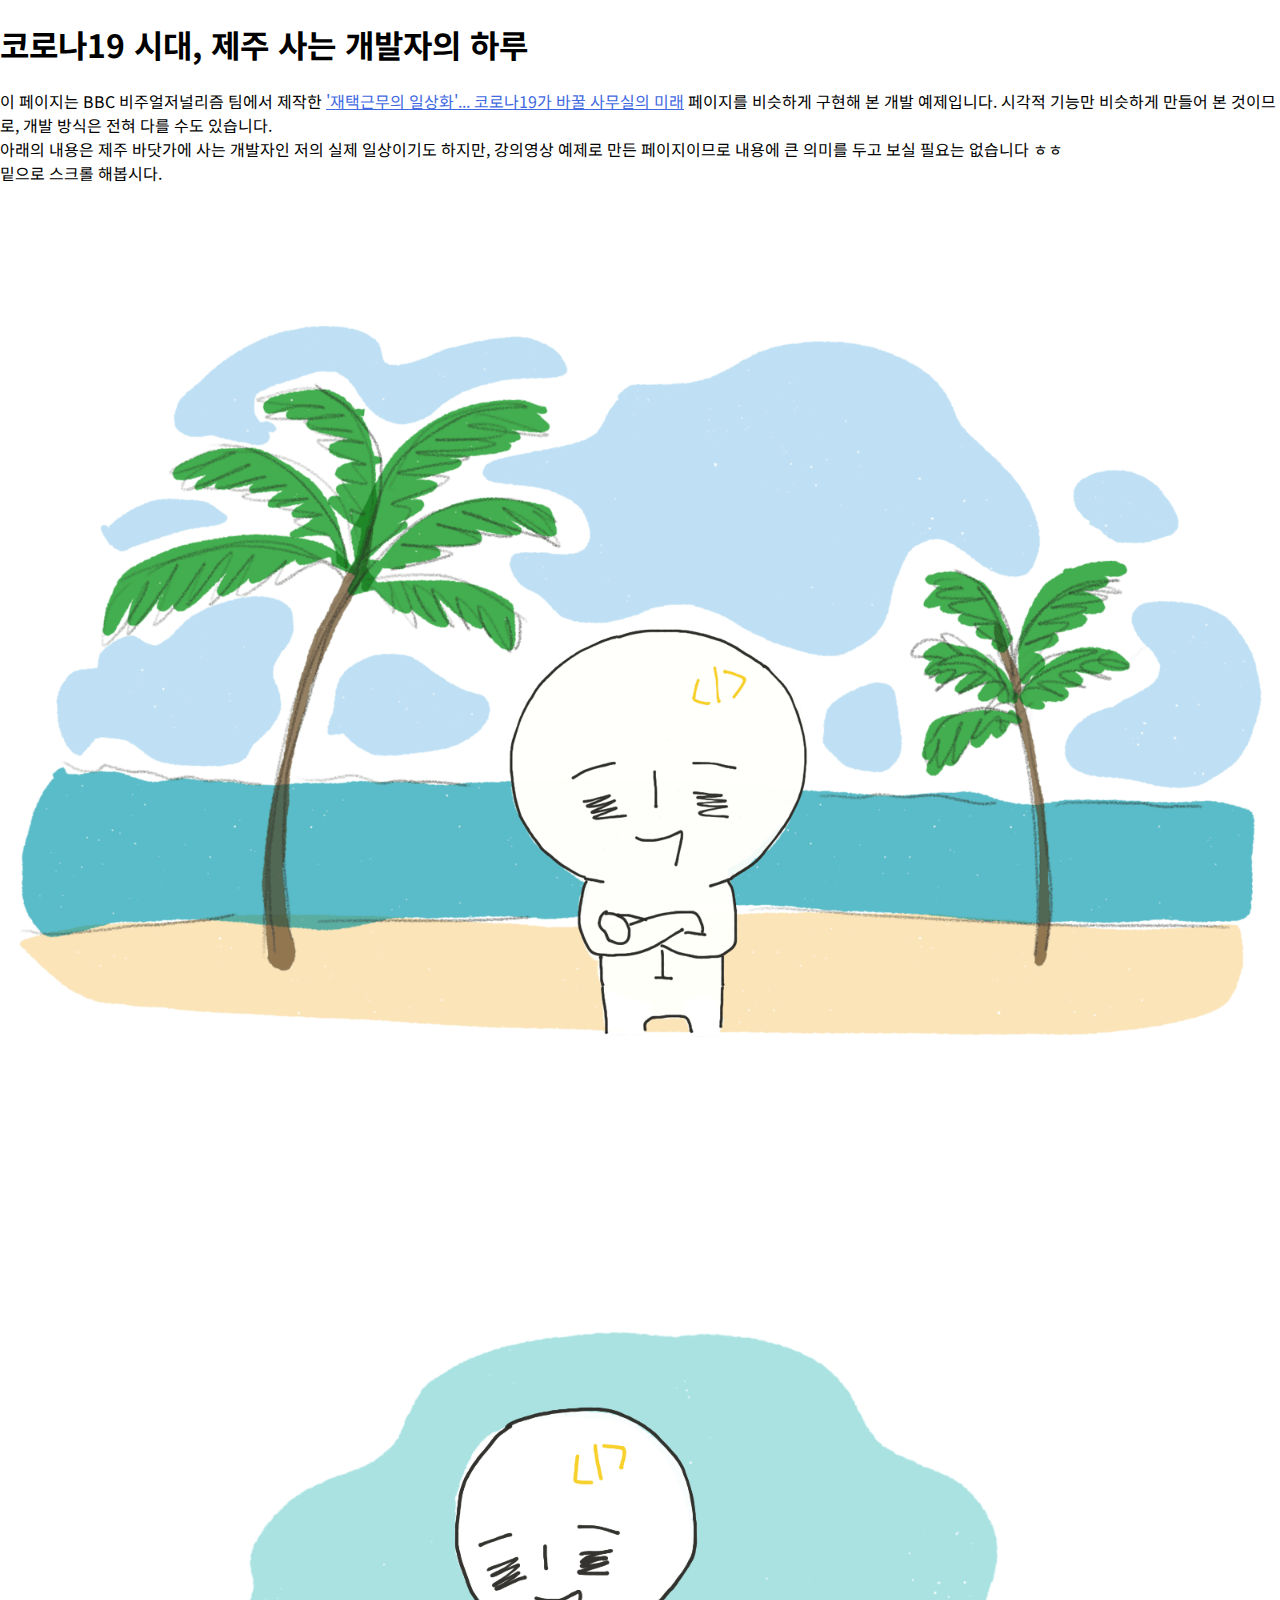
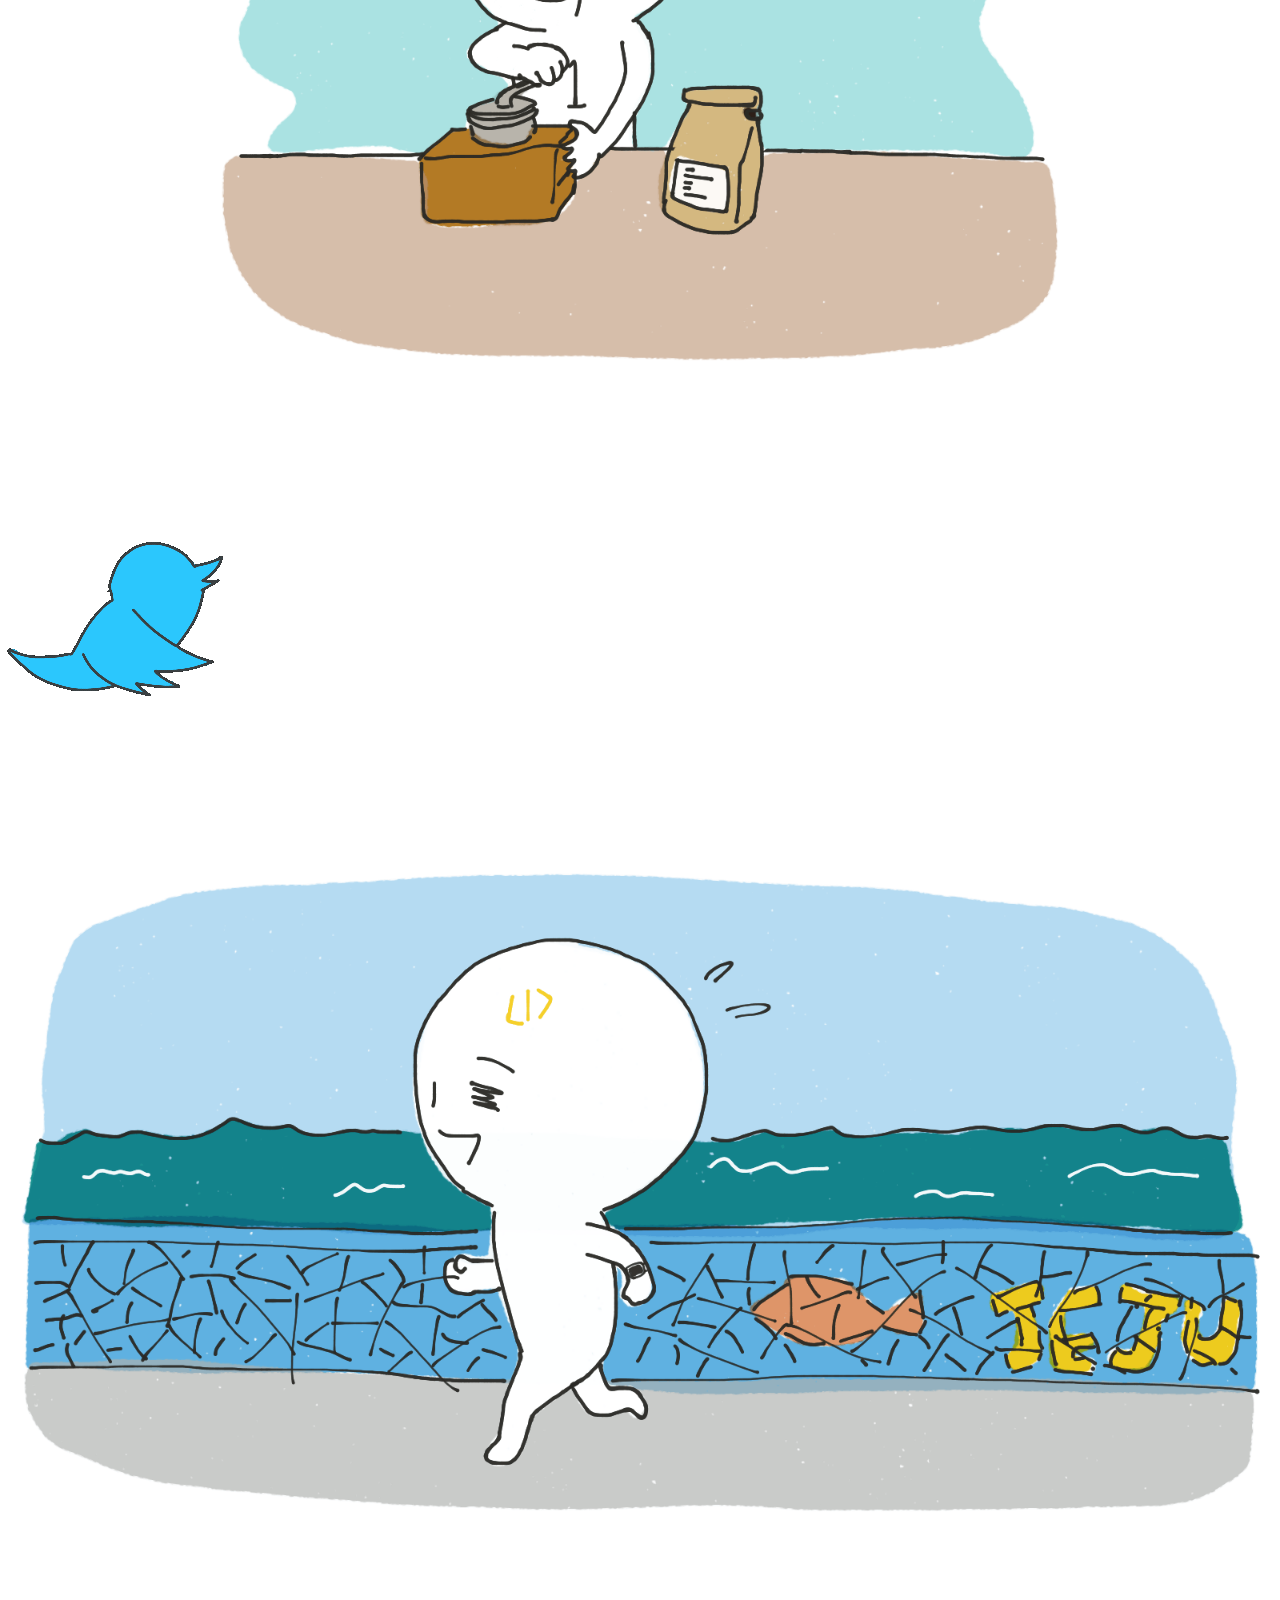
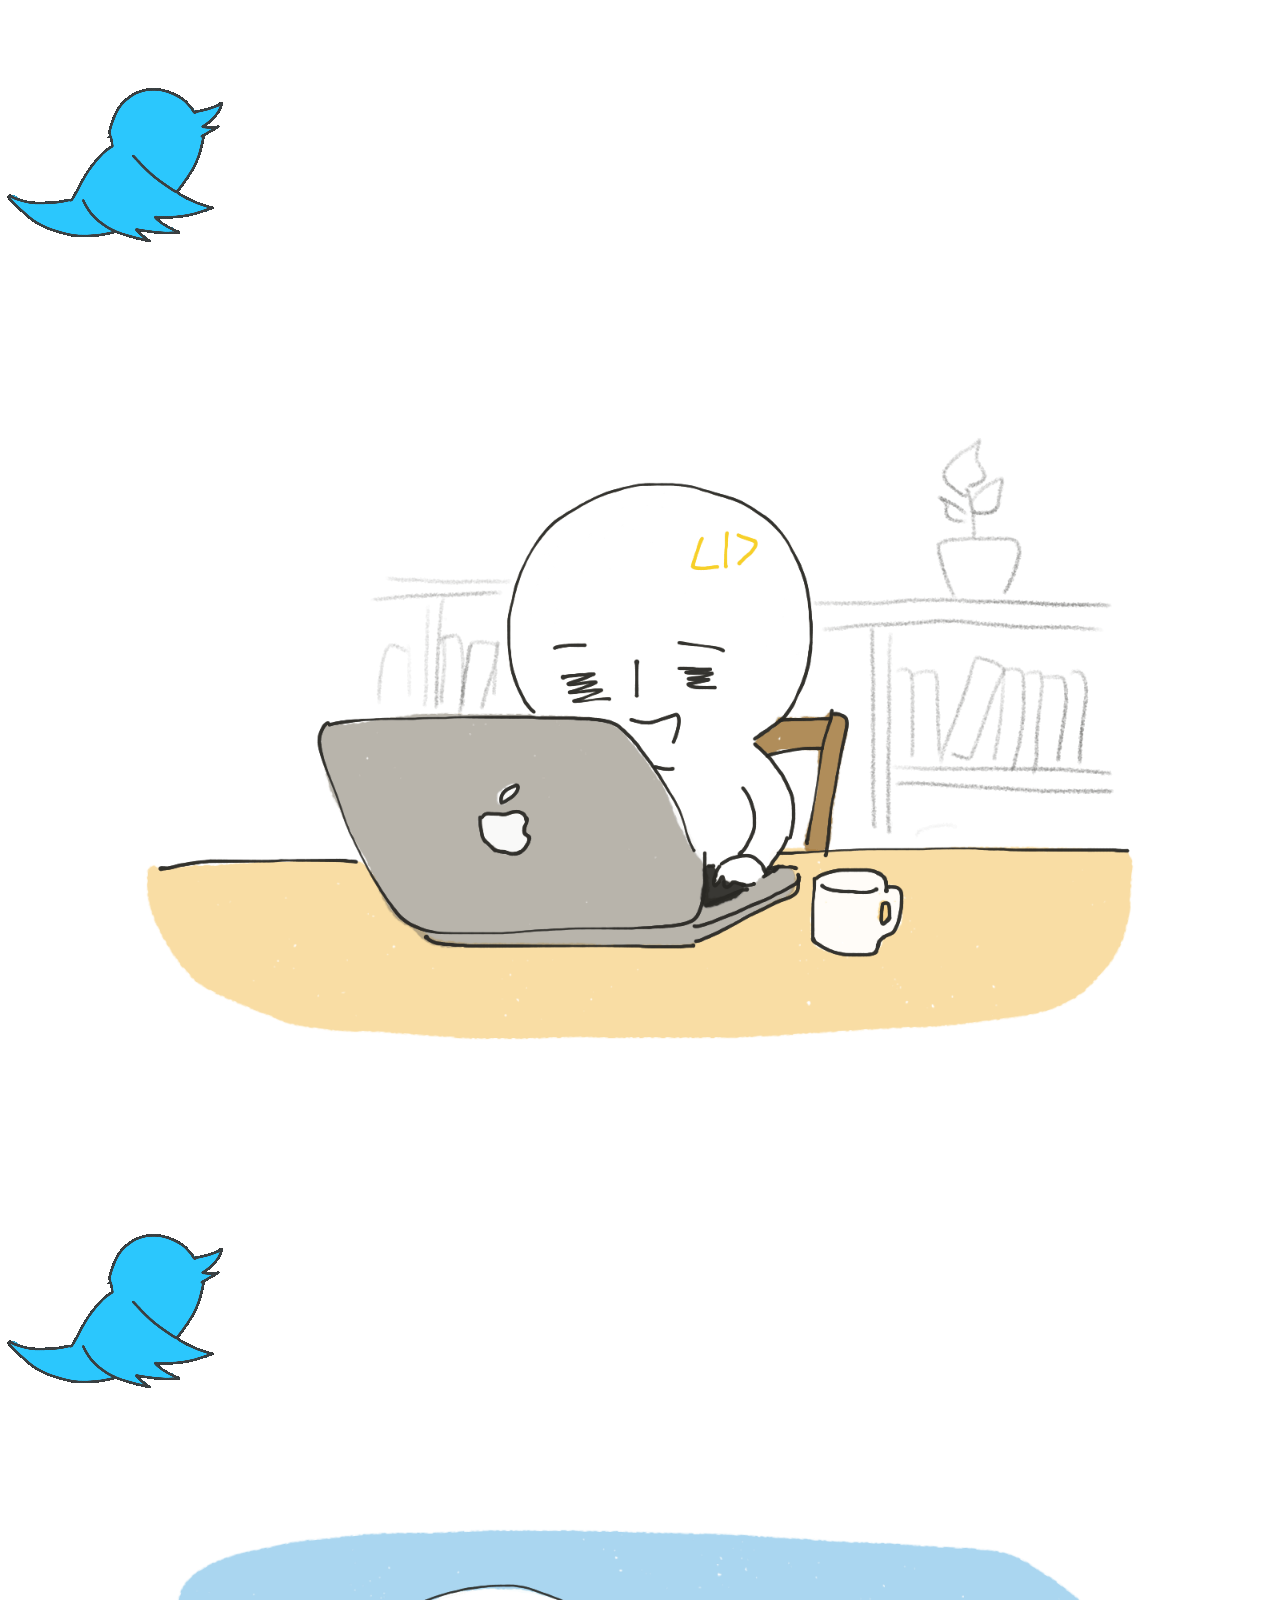
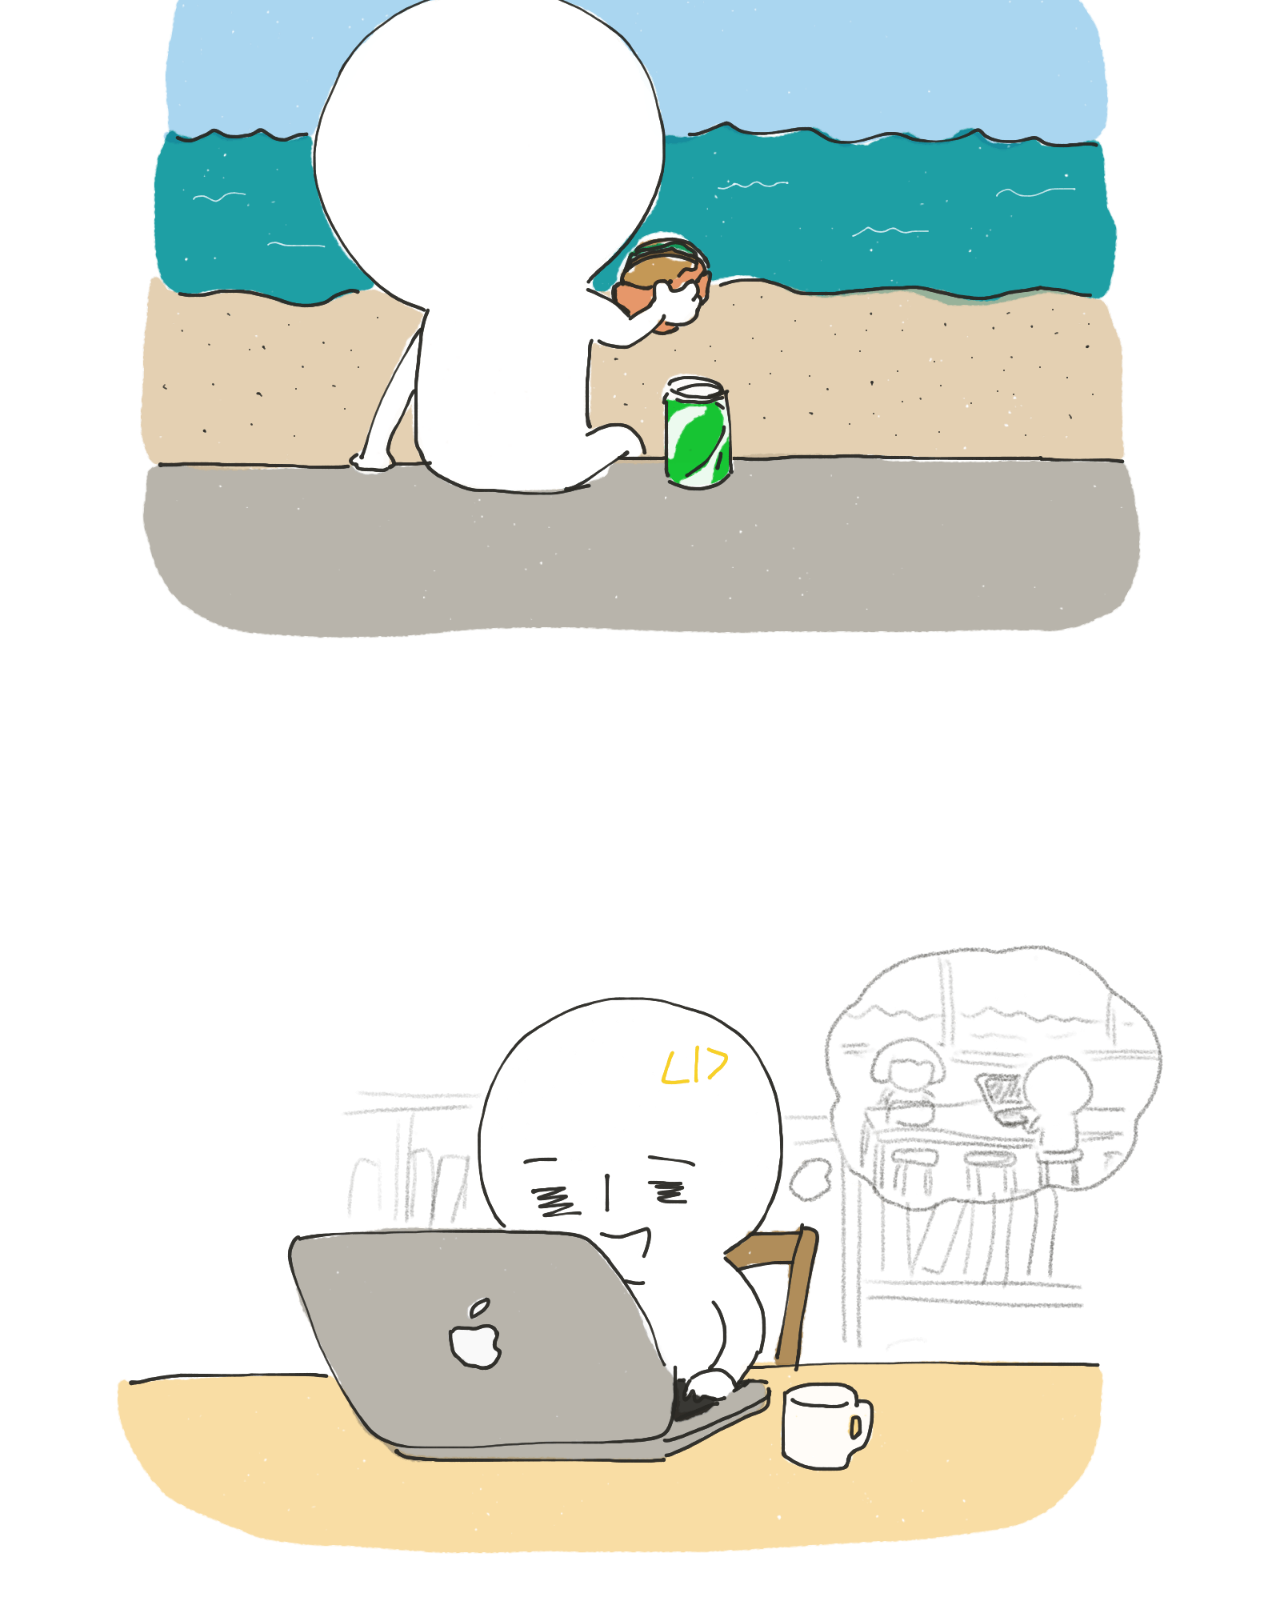
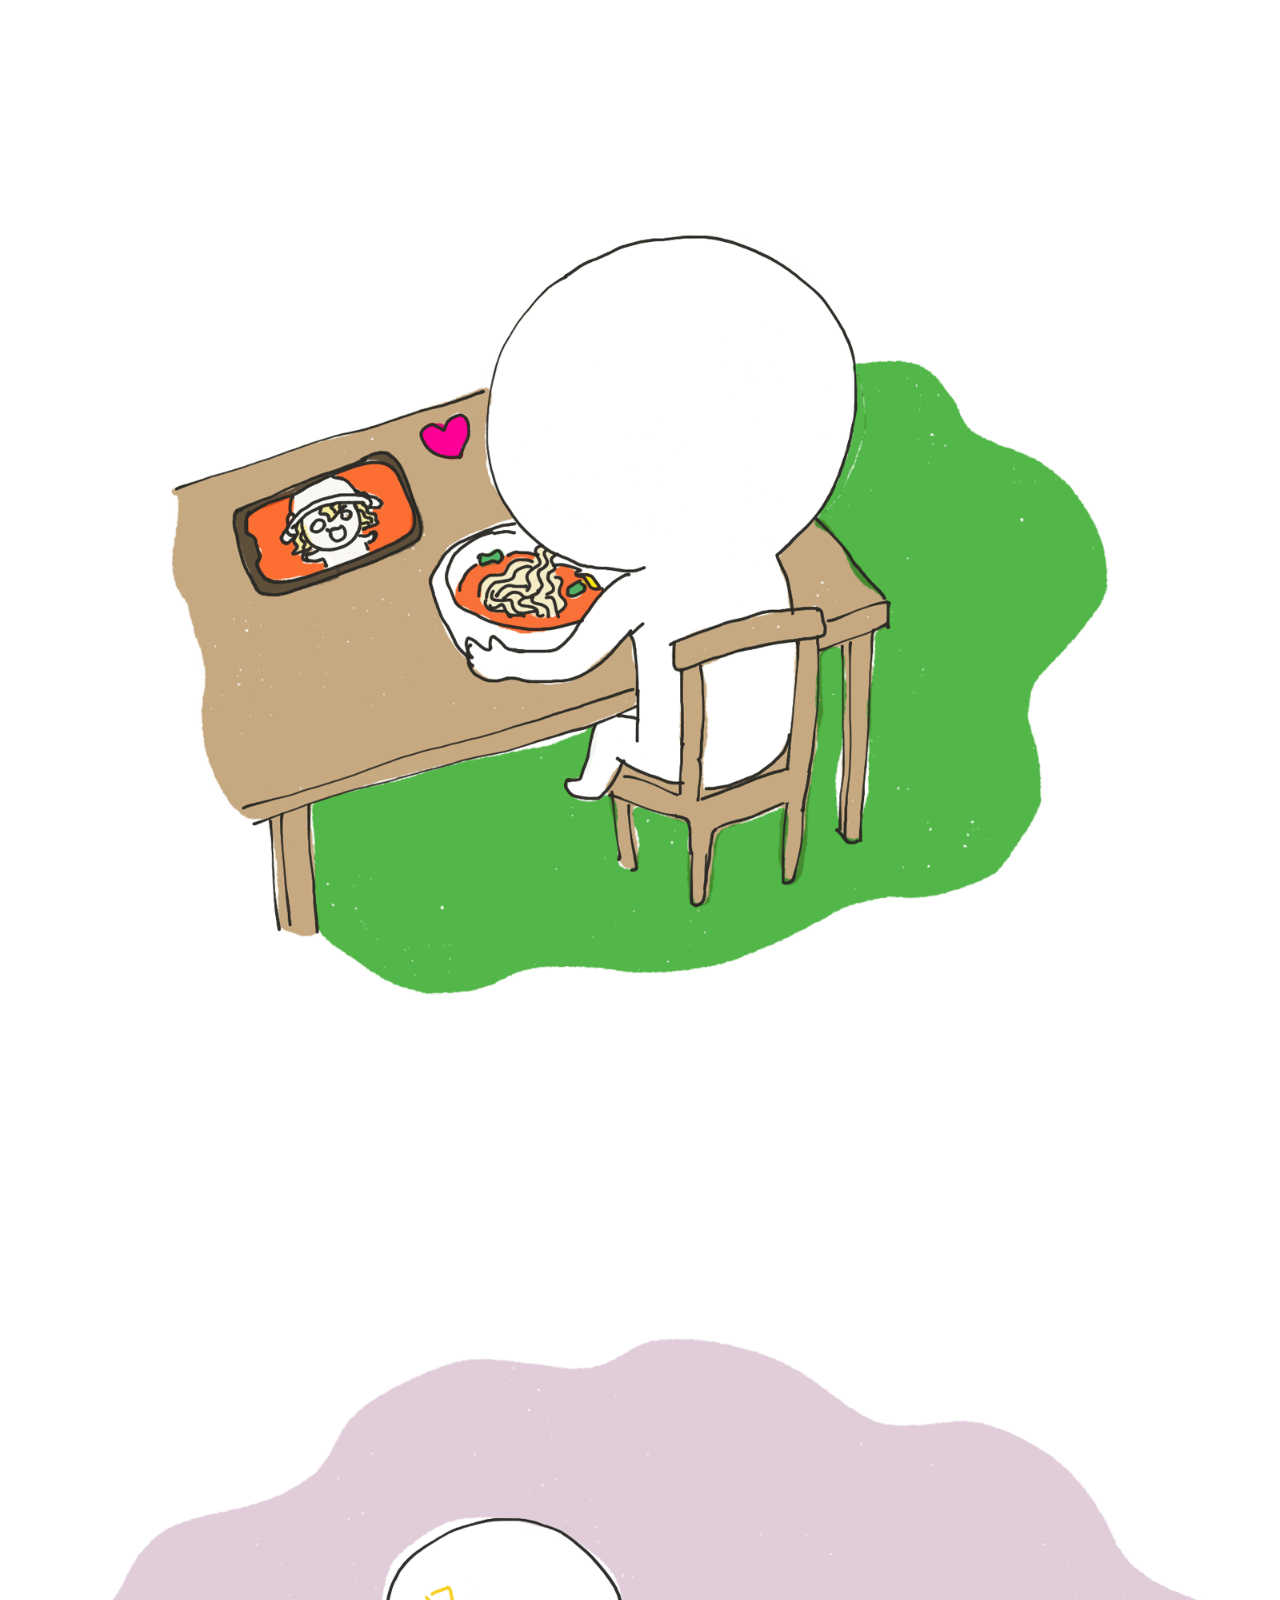
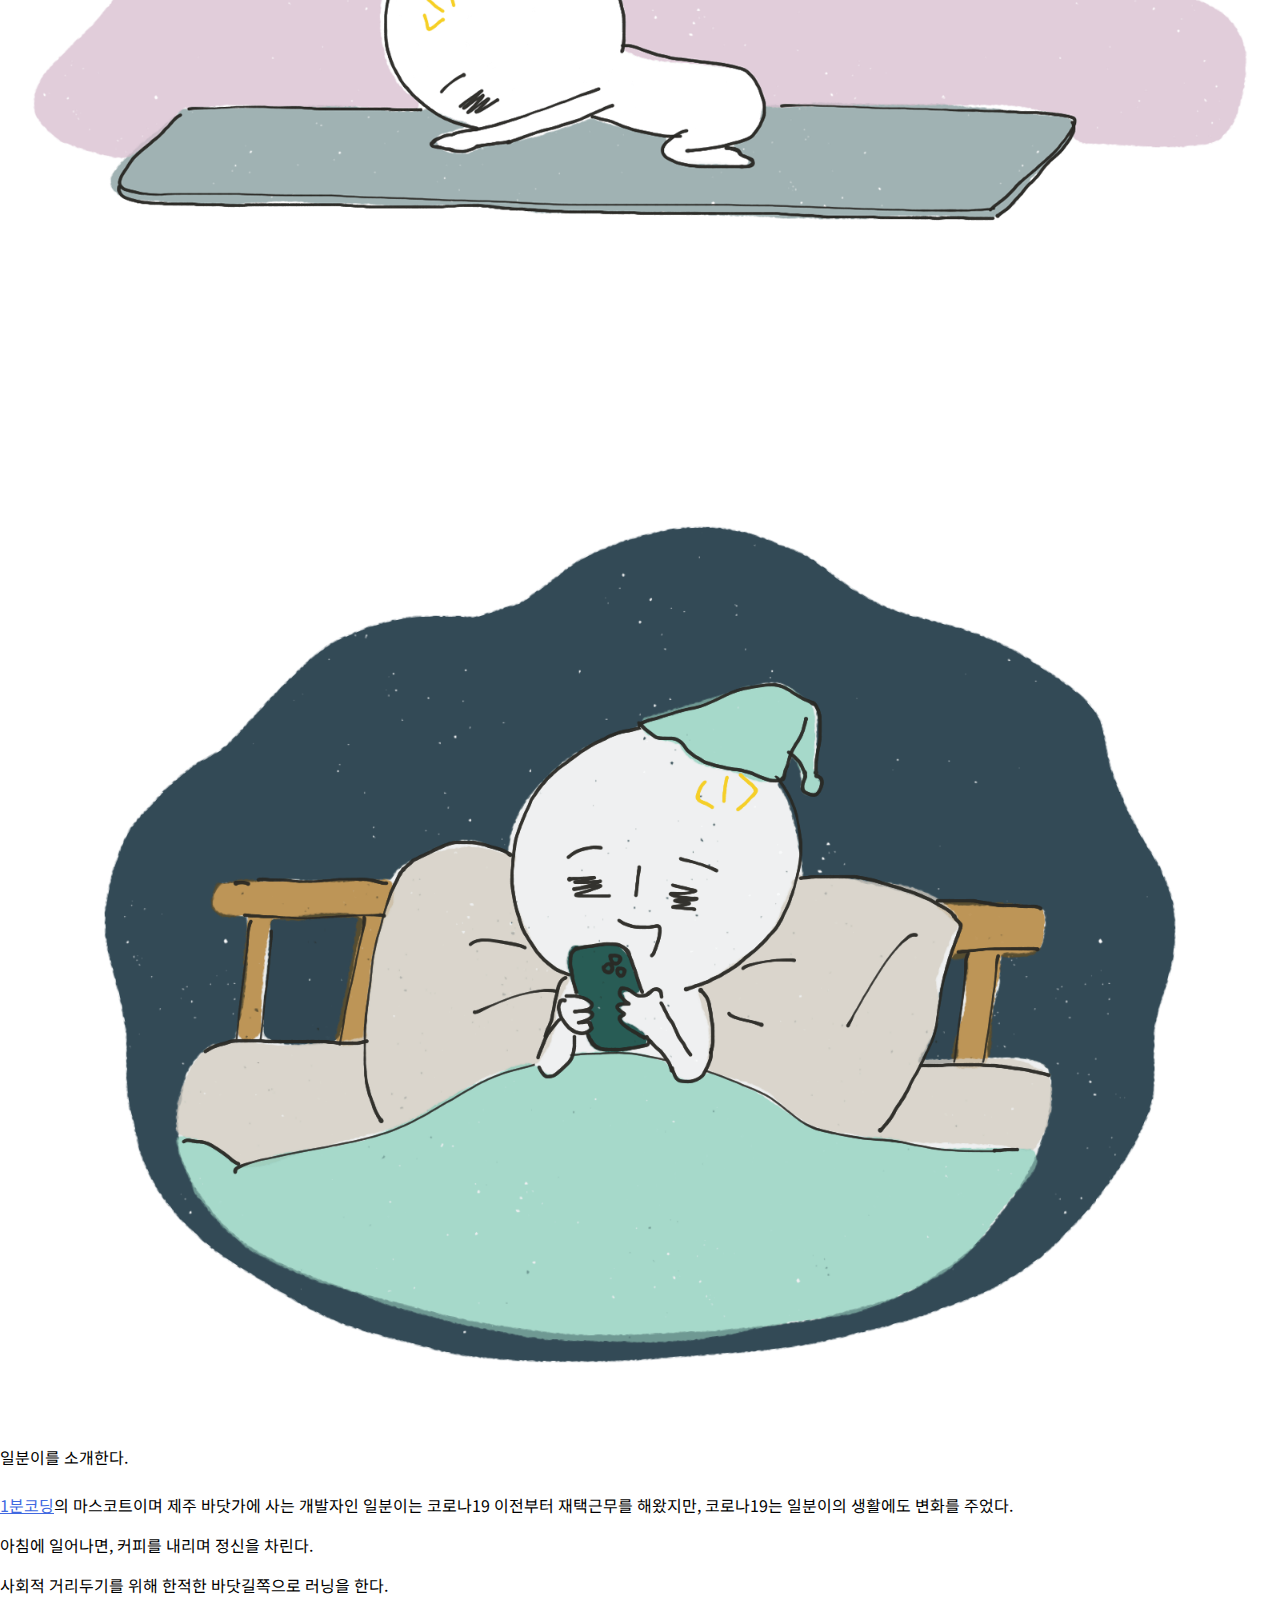
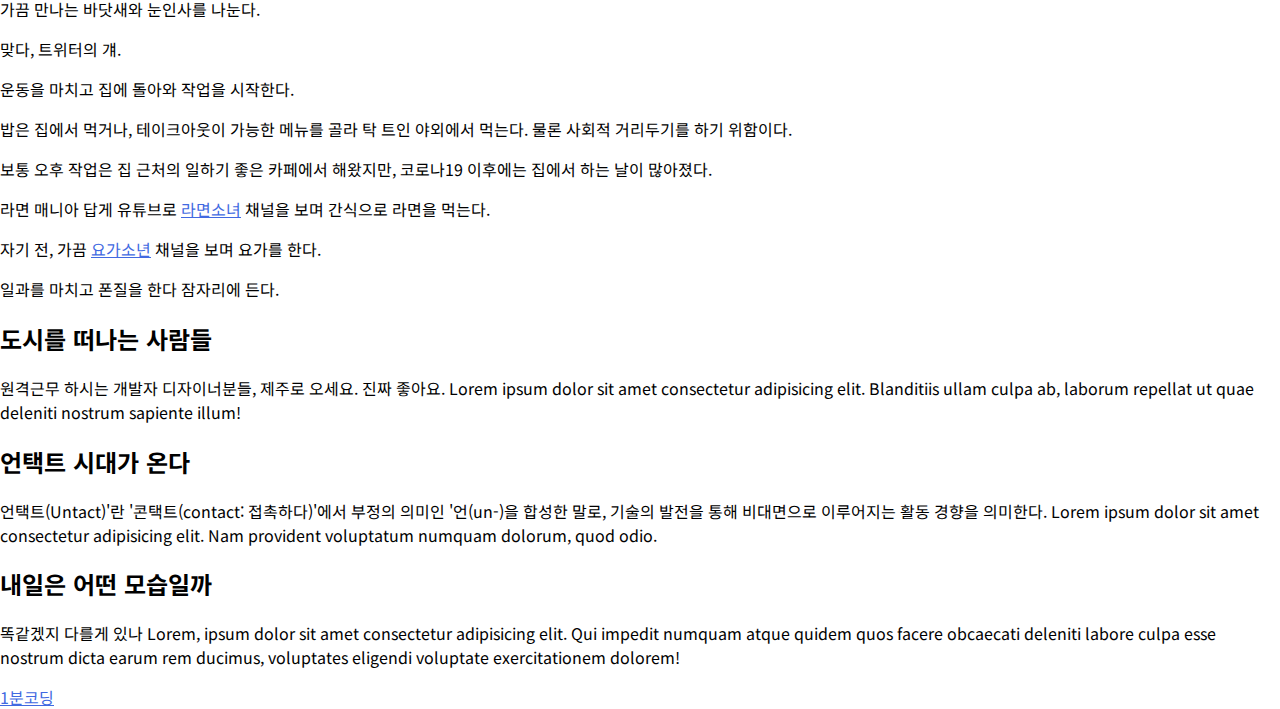
==== Interaction/index.html @ 02572bd5 "인터렉션 따라하기" ====
<!DOCTYPE html>
<html lang="ko">
<head>
	<meta charset="UTF-8">
	<meta name="viewport" content="width=device-width, initial-scale=1.0">
	<title>1분코딩 예제 - 코로나19 시대, 제주 사는 개발자의 하루</title>
	<link href="https://fonts.googleapis.com/css2?family=Noto+Sans+KR:wght@400;700&display=swap" rel="stylesheet">
	<link rel="stylesheet" href="style.css">
</head>
<body>
	<header class="header">
		<div class="global-width">
			<h1 class="page-title">코로나19 시대, 제주 사는 개발자의 하루</h1>
			<p>
				이 페이지는 BBC 비주얼저널리즘 팀에서 제작한 <a href="https://www.bbc.com/korean/resources/idt-48d3c9a7-4063-4289-9726-611b5ea9d7b5" target="_blank">'재택근무의 일상화'... 코로나19가 바꿀 사무실의 미래</a> 페이지를 비슷하게 구현해 본 개발 예제입니다. 시각적 기능만 비슷하게 만들어 본 것이므로, 개발 방식은 전혀 다를 수도 있습니다.<br>아래의 내용은 제주 바닷가에 사는 개발자인 저의 실제 일상이기도 하지만, 강의영상 예제로 만든 페이지이므로 내용에 큰 의미를 두고 보실 필요는 없습니다 ㅎㅎ<br>밑으로 스크롤 해봅시다.
			</p>
		</div>
	</header>
	<section class="scroll-content">
		<div class="scroll-graphic">
			<div class="graphic-item"><img class="scene-img" src="images/00.png" alt=""></div>
			<div class="graphic-item"><img class="scene-img" src="images/01.png" alt=""></div>
			<div class="graphic-item" data-action="birdFlies">
				<img class="bird" src="images/bird.gif" alt="">
				<img class="scene-img" src="images/02.png" alt="">
			</div>
			<div class="graphic-item"><img class="scene-img" src="images/bird.gif" alt=""></div>
			<div class="graphic-item"><img class="scene-img" src="images/03.png" alt=""></div>
			<div class="graphic-item" data-action="birdFlies2">
				<img class="bird" src="images/bird.gif" alt="">
				<img class="scene-img" src="images/04.png" alt="">
			</div>
			<div class="graphic-item"><img class="scene-img" src="images/05.png" alt=""></div>
			<div class="graphic-item"><img class="scene-img" src="images/06.png" alt=""></div>
			<div class="graphic-item"><img class="scene-img" src="images/07.png" alt=""></div>
			<div class="graphic-item"><img class="scene-img" src="images/08.png" alt=""></div>
		</div>
		<div class="scroll-text global-width">
			<div class="step">
				<p>
					일분이를 소개한다.<br><br><a href="https://studiomeal.com" target="_blank">1분코딩</a>의 마스코트이며 제주 바닷가에 사는 개발자인 일분이는 코로나19 이전부터 재택근무를 해왔지만, 코로나19는 일분이의 생활에도 변화를 주었다.
				</p>
			</div>
			<div class="step">
				<p>
					아침에 일어나면, 커피를 내리며 정신을 차린다.
				</p>
			</div>
			<div class="step">
				<p>
					사회적 거리두기를 위해 한적한 바닷길쪽으로 러닝을 한다.<br>가끔 만나는 바닷새와 눈인사를 나눈다.
				</p>
			</div>
			<div class="step">
				<p>
					맞다, 트위터의 걔.
				</p>
			</div>
			<div class="step">
				<p>
					운동을 마치고 집에 돌아와 작업을 시작한다.
				</p>
			</div>
			<div class="step">
				<p>
					밥은 집에서 먹거나, 테이크아웃이 가능한 메뉴를 골라 탁 트인 야외에서 먹는다. 물론 사회적 거리두기를 하기 위함이다.
				</p>
			</div>
			<div class="step">
				<p>
					보통 오후 작업은 집 근처의 일하기 좋은 카페에서 해왔지만, 코로나19 이후에는 집에서 하는 날이 많아졌다.
				</p>
			</div>
			<div class="step">
				<p>
					라면 매니아 답게 유튜브로 <a href="https://www.youtube.com/channel/UCYzTR8jV9_xv1p25N2dNBQQ" target="_blank">라면소녀</a> 채널을 보며 간식으로 라면을 먹는다.
				</p>
			</div>
			<div class="step">
				<p>
					자기 전, 가끔 <a href="https://www.youtube.com/channel/UCkTRKCuFrRiXQm_gMG1uDvg" target="_blank">요가소년</a> 채널을 보며 요가를 한다.
				</p>
			</div>
			<div class="step">
				<p>
					일과를 마치고 <span class="strikethrough">폰질을 한다</span> 잠자리에 든다.
				</p>
			</div>
		</div>
	</section>
	<section class="normal-content global-width">
		<h2>도시를 떠나는 사람들</h2>
		<p>원격근무 하시는 개발자 디자이너분들, 제주로 오세요. 진짜 좋아요. Lorem ipsum dolor sit amet consectetur adipisicing elit. Blanditiis ullam culpa ab, laborum repellat ut quae deleniti nostrum sapiente illum!</p>
		<h2>언택트 시대가 온다</h2>
		<p>언택트(Untact)'란 '콘택트(contact: 접촉하다)'에서 부정의 의미인 '언(un-)을 합성한 말로, 기술의 발전을 통해 비대면으로 이루어지는 활동 경향을 의미한다. Lorem ipsum dolor sit amet consectetur adipisicing elit. Nam provident voluptatum numquam dolorum, quod odio.</p>
		<h2>내일은 어떤 모습일까</h2>
		<p>똑같겠지 다를게 있나 Lorem, ipsum dolor sit amet consectetur adipisicing elit. Qui impedit numquam atque quidem quos facere obcaecati deleniti labore culpa esse nostrum dicta earum rem ducimus, voluptates eligendi voluptate exercitationem dolorem!</p>
	</section>
	<footer class="global-footer">
		<a href="https://www.youtube.com/channel/UC_s1FC7s5YVwDImzv-WG93Q" target="blank">1분코딩</a>
	</footer>

	<script src="main.js"></script>
</body>
</html>
---- Interaction/style.css ----
html {
	font-family: 'Noto Sans KR', sans-serif;
}
body {
	margin: 0;
}
div, section, header, footer, p, h1, h2 {
	box-sizing: border-box;
}
a {
	color: royalblue;
}
img {
	max-width: 100%;
	height: auto;
}
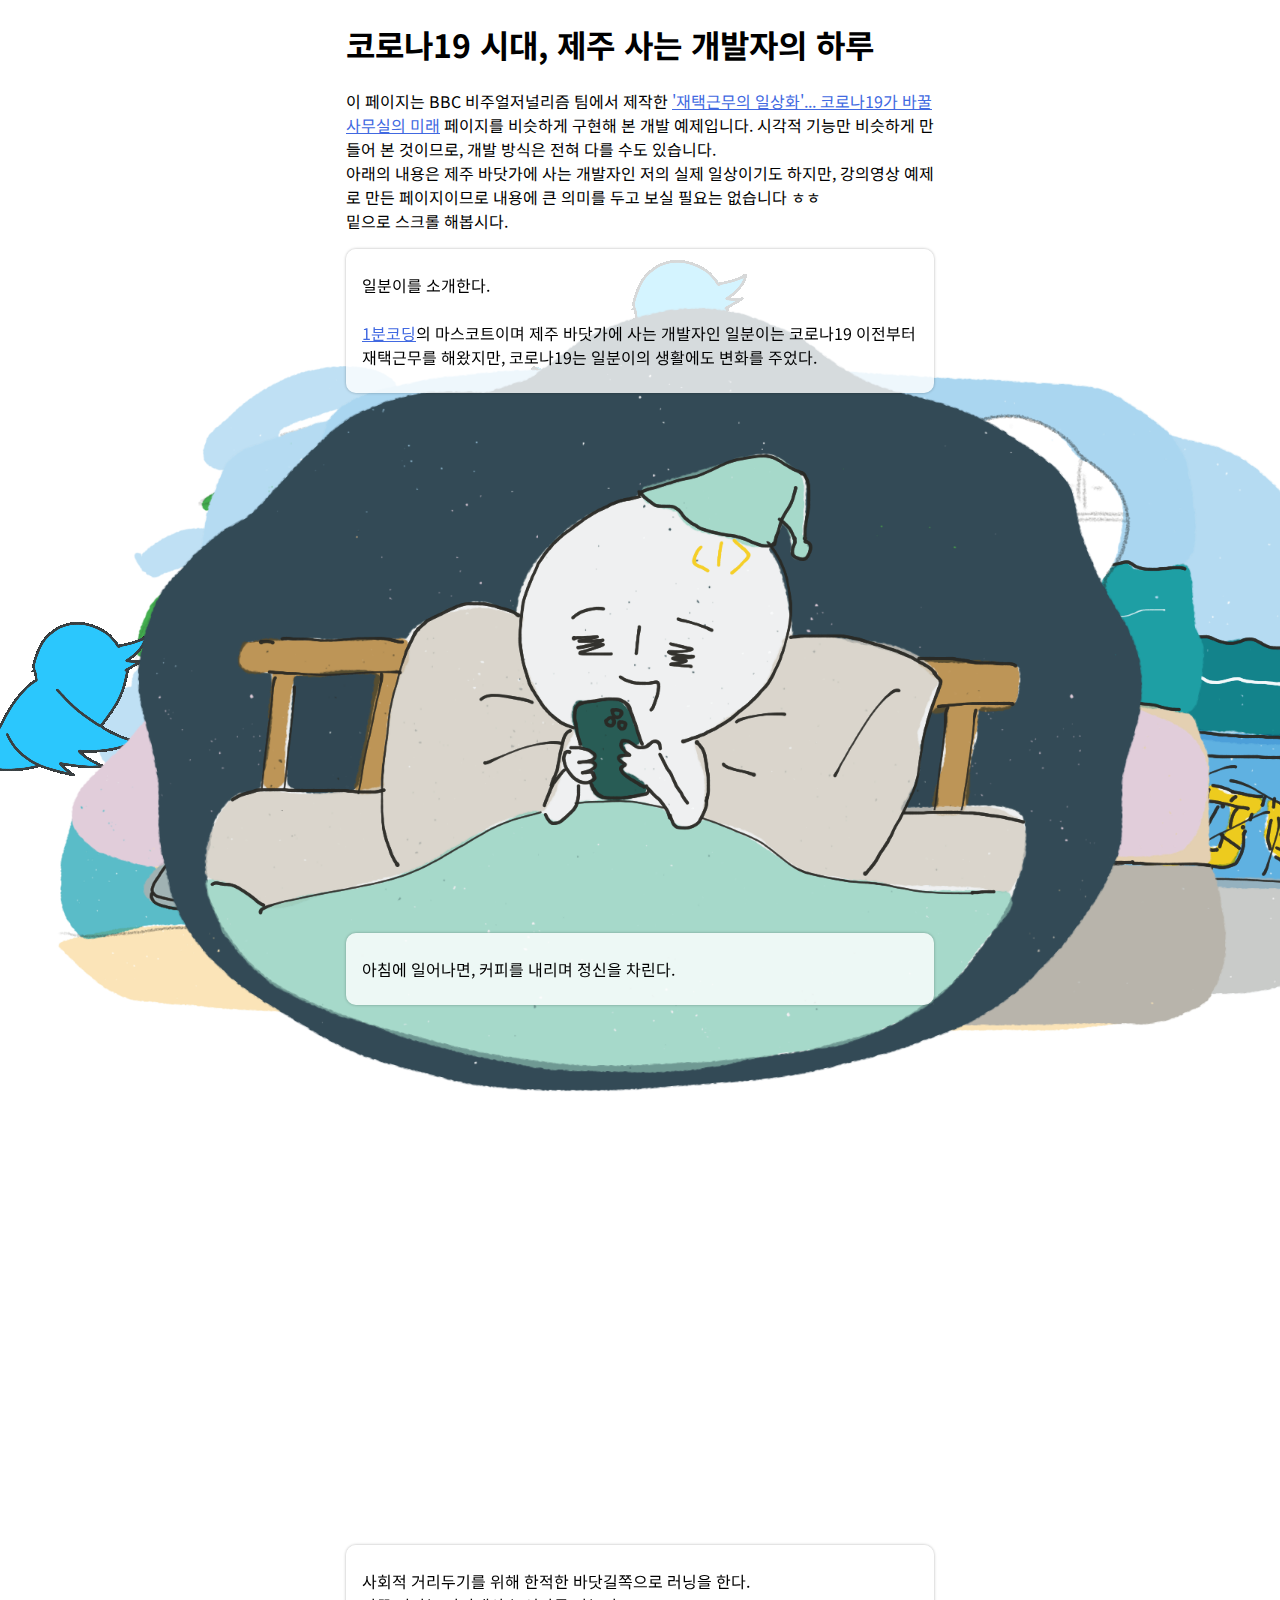
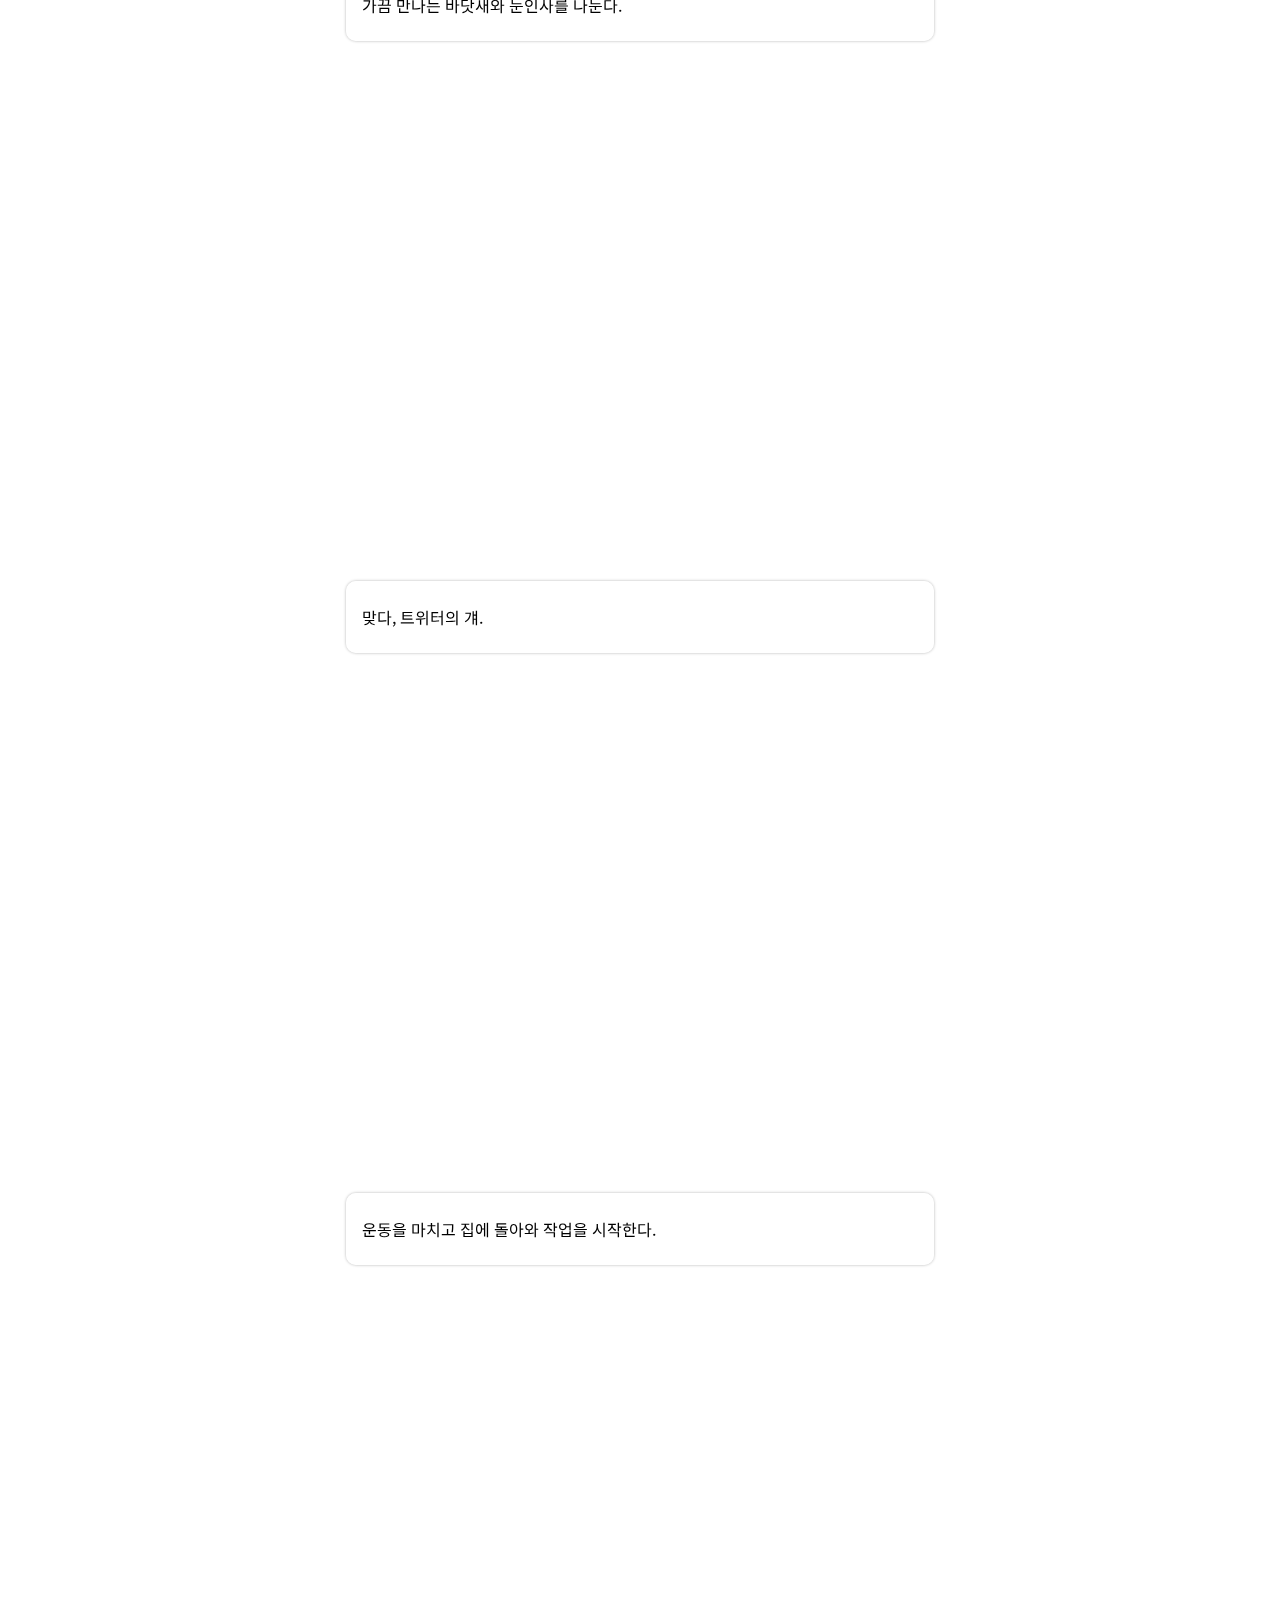
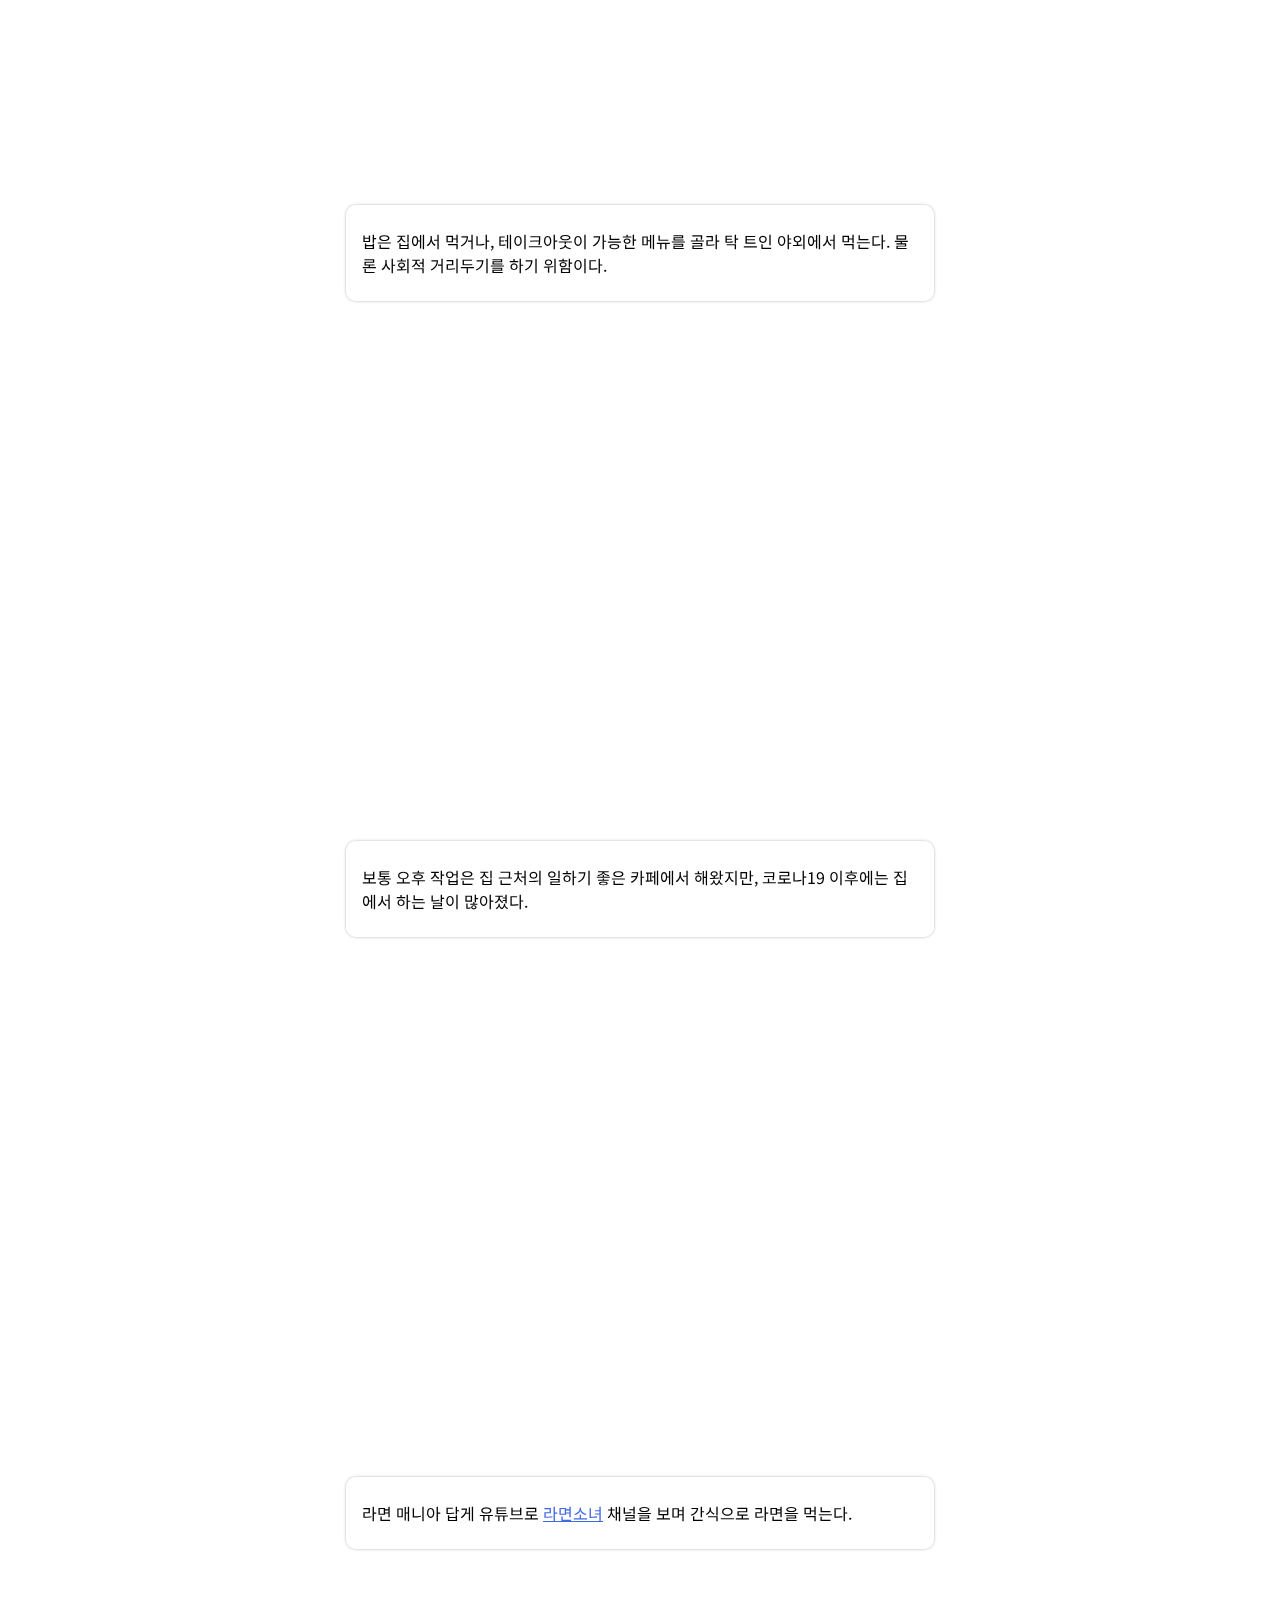
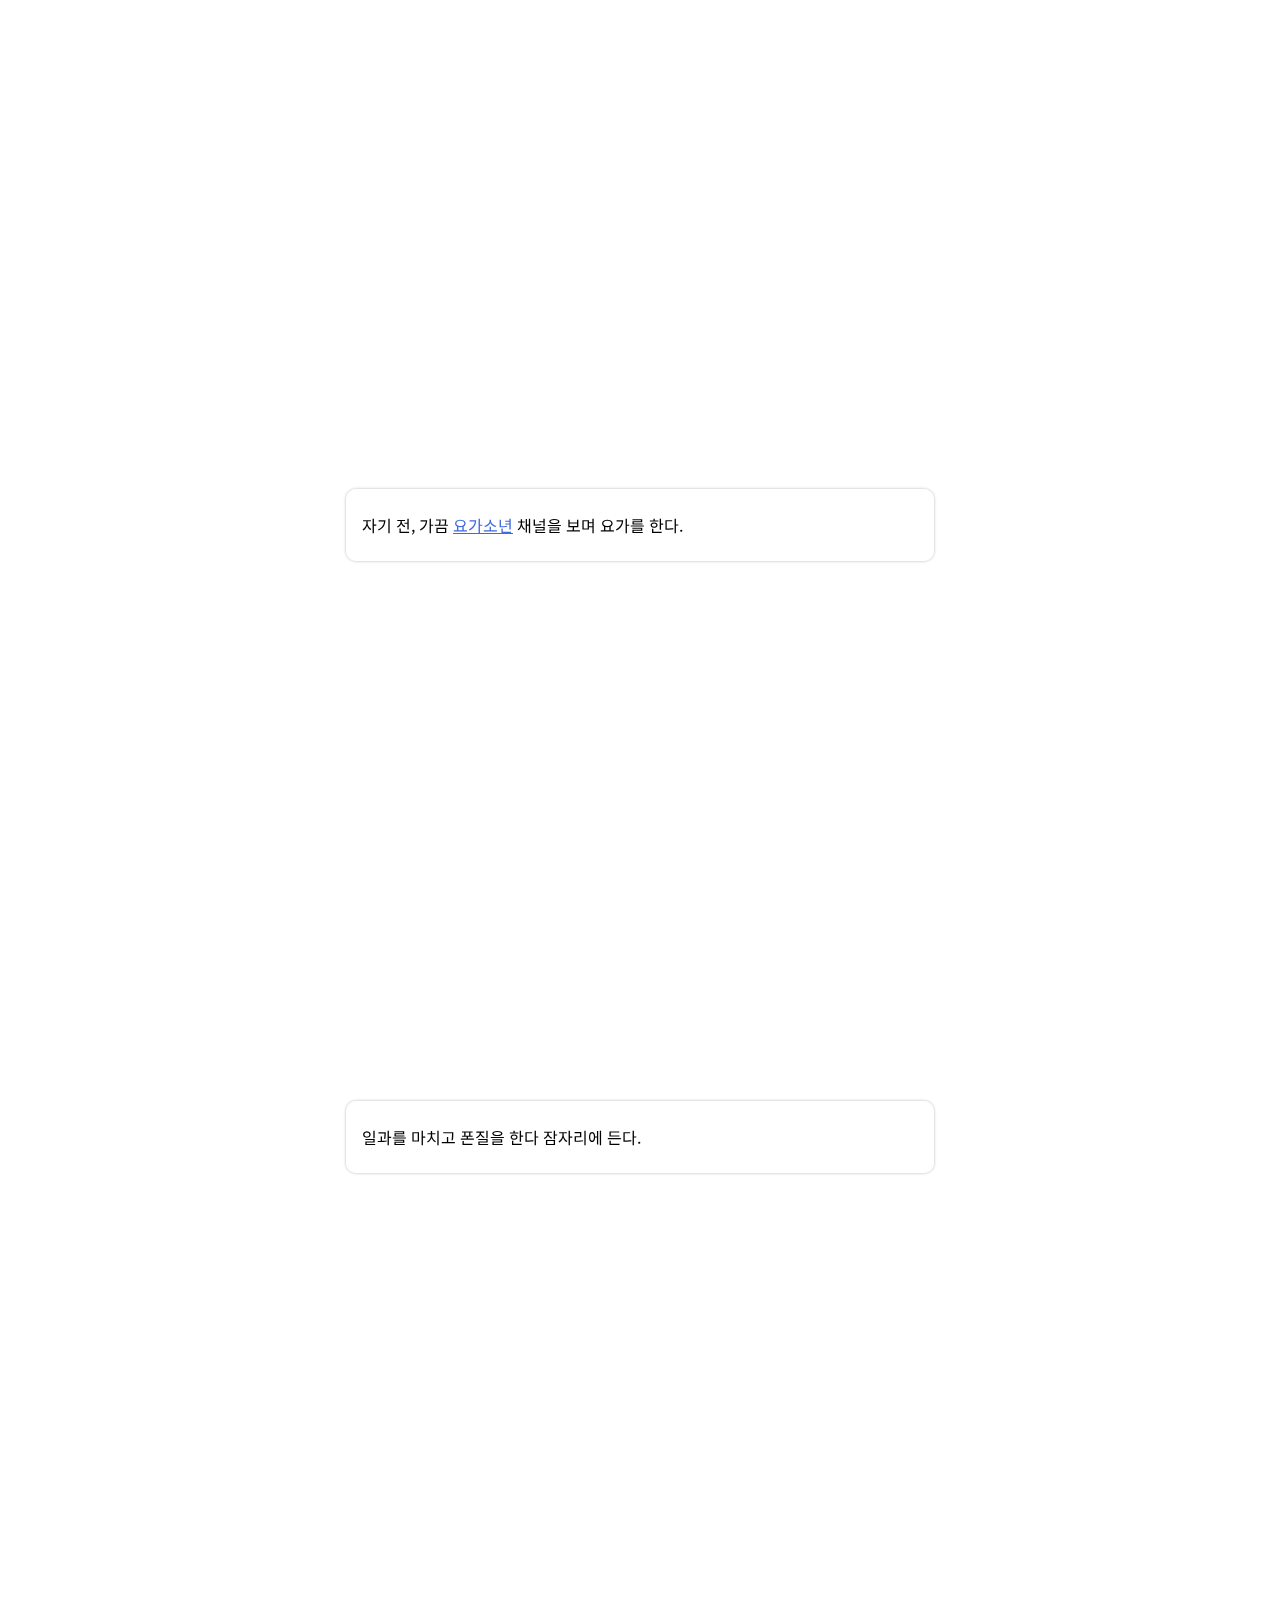
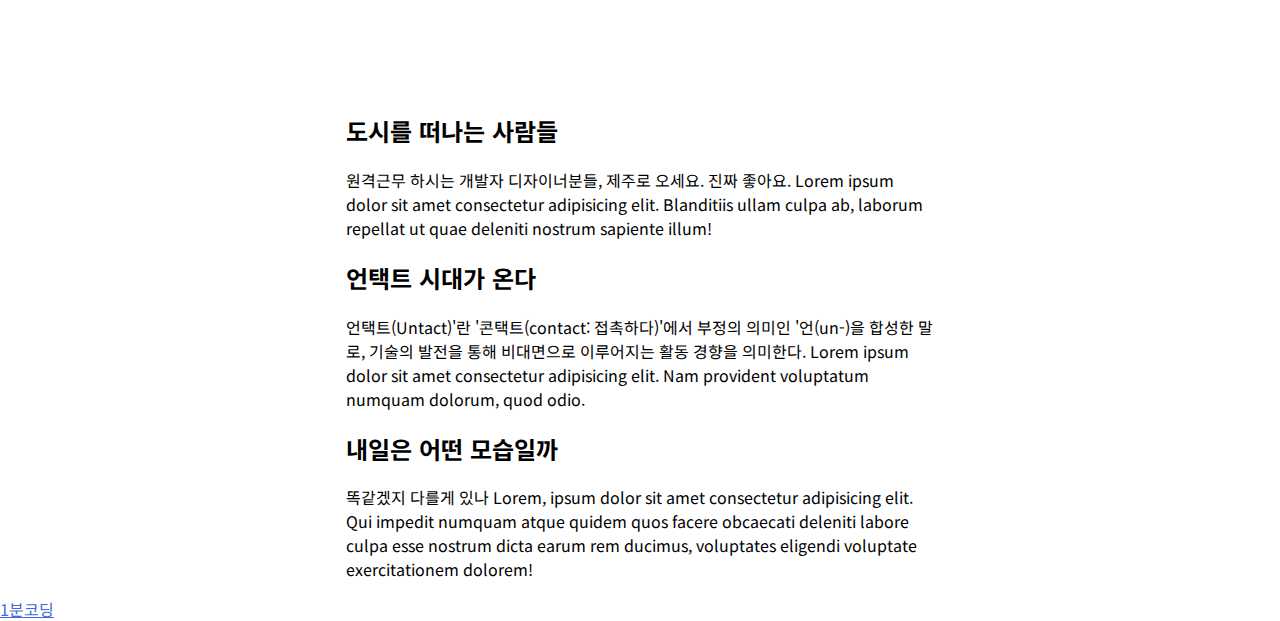
==== commit a823e2ed: "up" ====
--- a/Interaction/index.html
+++ b/Interaction/index.html
@@ -9,15 +9,16 @@
 </head>
 <body>
 	<header class="header">
-		<div class="global-width">
+		<div class="global-width"><!-- 가로폭 제한 -->
 			<h1 class="page-title">코로나19 시대, 제주 사는 개발자의 하루</h1>
 			<p>
 				이 페이지는 BBC 비주얼저널리즘 팀에서 제작한 <a href="https://www.bbc.com/korean/resources/idt-48d3c9a7-4063-4289-9726-611b5ea9d7b5" target="_blank">'재택근무의 일상화'... 코로나19가 바꿀 사무실의 미래</a> 페이지를 비슷하게 구현해 본 개발 예제입니다. 시각적 기능만 비슷하게 만들어 본 것이므로, 개발 방식은 전혀 다를 수도 있습니다.<br>아래의 내용은 제주 바닷가에 사는 개발자인 저의 실제 일상이기도 하지만, 강의영상 예제로 만든 페이지이므로 내용에 큰 의미를 두고 보실 필요는 없습니다 ㅎㅎ<br>밑으로 스크롤 해봅시다.
 			</p>
 		</div>
 	</header>
-	<section class="scroll-content">
-		<div class="scroll-graphic">
+
+	<section class="scroll-content"><!-- 스크롤 되는 영역 -->
+		<div class="scroll-graphic"><!-- 이미지 -->
 			<div class="graphic-item"><img class="scene-img" src="images/00.png" alt=""></div>
 			<div class="graphic-item"><img class="scene-img" src="images/01.png" alt=""></div>
 			<div class="graphic-item" data-action="birdFlies">
@@ -35,7 +36,7 @@
 			<div class="graphic-item"><img class="scene-img" src="images/07.png" alt=""></div>
 			<div class="graphic-item"><img class="scene-img" src="images/08.png" alt=""></div>
 		</div>
-		<div class="scroll-text global-width">
+		<div class="scroll-text global-width"><!-- 말풍선 -->
 			<div class="step">
 				<p>
 					일분이를 소개한다.<br><br><a href="https://studiomeal.com" target="_blank">1분코딩</a>의 마스코트이며 제주 바닷가에 사는 개발자인 일분이는 코로나19 이전부터 재택근무를 해왔지만, 코로나19는 일분이의 생활에도 변화를 주었다.
@@ -88,7 +89,7 @@
 			</div>
 		</div>
 	</section>
-	<section class="normal-content global-width">
+	<section class="normal-content global-width"><!-- 스크롤효과 끝 마무리 -->
 		<h2>도시를 떠나는 사람들</h2>
 		<p>원격근무 하시는 개발자 디자이너분들, 제주로 오세요. 진짜 좋아요. Lorem ipsum dolor sit amet consectetur adipisicing elit. Blanditiis ullam culpa ab, laborum repellat ut quae deleniti nostrum sapiente illum!</p>
 		<h2>언택트 시대가 온다</h2>
--- a/Interaction/style.css
+++ b/Interaction/style.css
@@ -1,3 +1,4 @@
+/* 기본값 초기화 */
 html {
 	font-family: 'Noto Sans KR', sans-serif;
 }
@@ -11,6 +12,41 @@
 	color: royalblue;
 }
 img {
-	max-width: 100%;
+	max-width: 100%;/* 이미지는 반응형 되게 끔 % */
 	height: auto;
 }
+/* //기본값 초기화 */
+.global-width {
+	max-width: 620px; /* 테스트 너비 설정 */
+	margin: 0 auto;   /* 중간 정렬 */
+	padding: 0 16px;  /* 1rem = 16px 최소 간격 */
+}
+.scroll-graphic{ /* 이미지 전체 */
+	position: sticky;	/* 화면 위에 달라붙게 하기 */
+	top: 0;
+	height: 100%;
+}
+.graphic-item{ /* 각 이미지 */
+	position: absolute; /* 이미지 한 곳에 모으기 */
+	left: 0;
+	top: 0;
+	display: flex; /* 가운데 정렬하기 위함 */
+	align-items: center;
+	justify-content: center;
+	width: 100%; /* 화면 꽉차게 */
+	/* height: 100%; */
+}
+.scene-img{/* 이미지 자체 설정 */
+	max-height: 100vh;/* 높이 조정 */
+}
+.scroll-text{ /* 말풍선 전체 */
+	position: relative; /* 맨 위로 올림 기본값 static일때, 아닐 경우 z-index값을 조절 */
+
+}
+.step { /* 각각의 말풍선  */
+	background: rgba(255, 255, 255, 0.8);
+	box-shadow: rgba(0, 0, 0, 0.3) 0 0 3px;
+	padding: 0.5rem 1rem;
+	border-radius: 10px;
+	margin-bottom: 60vh;
+}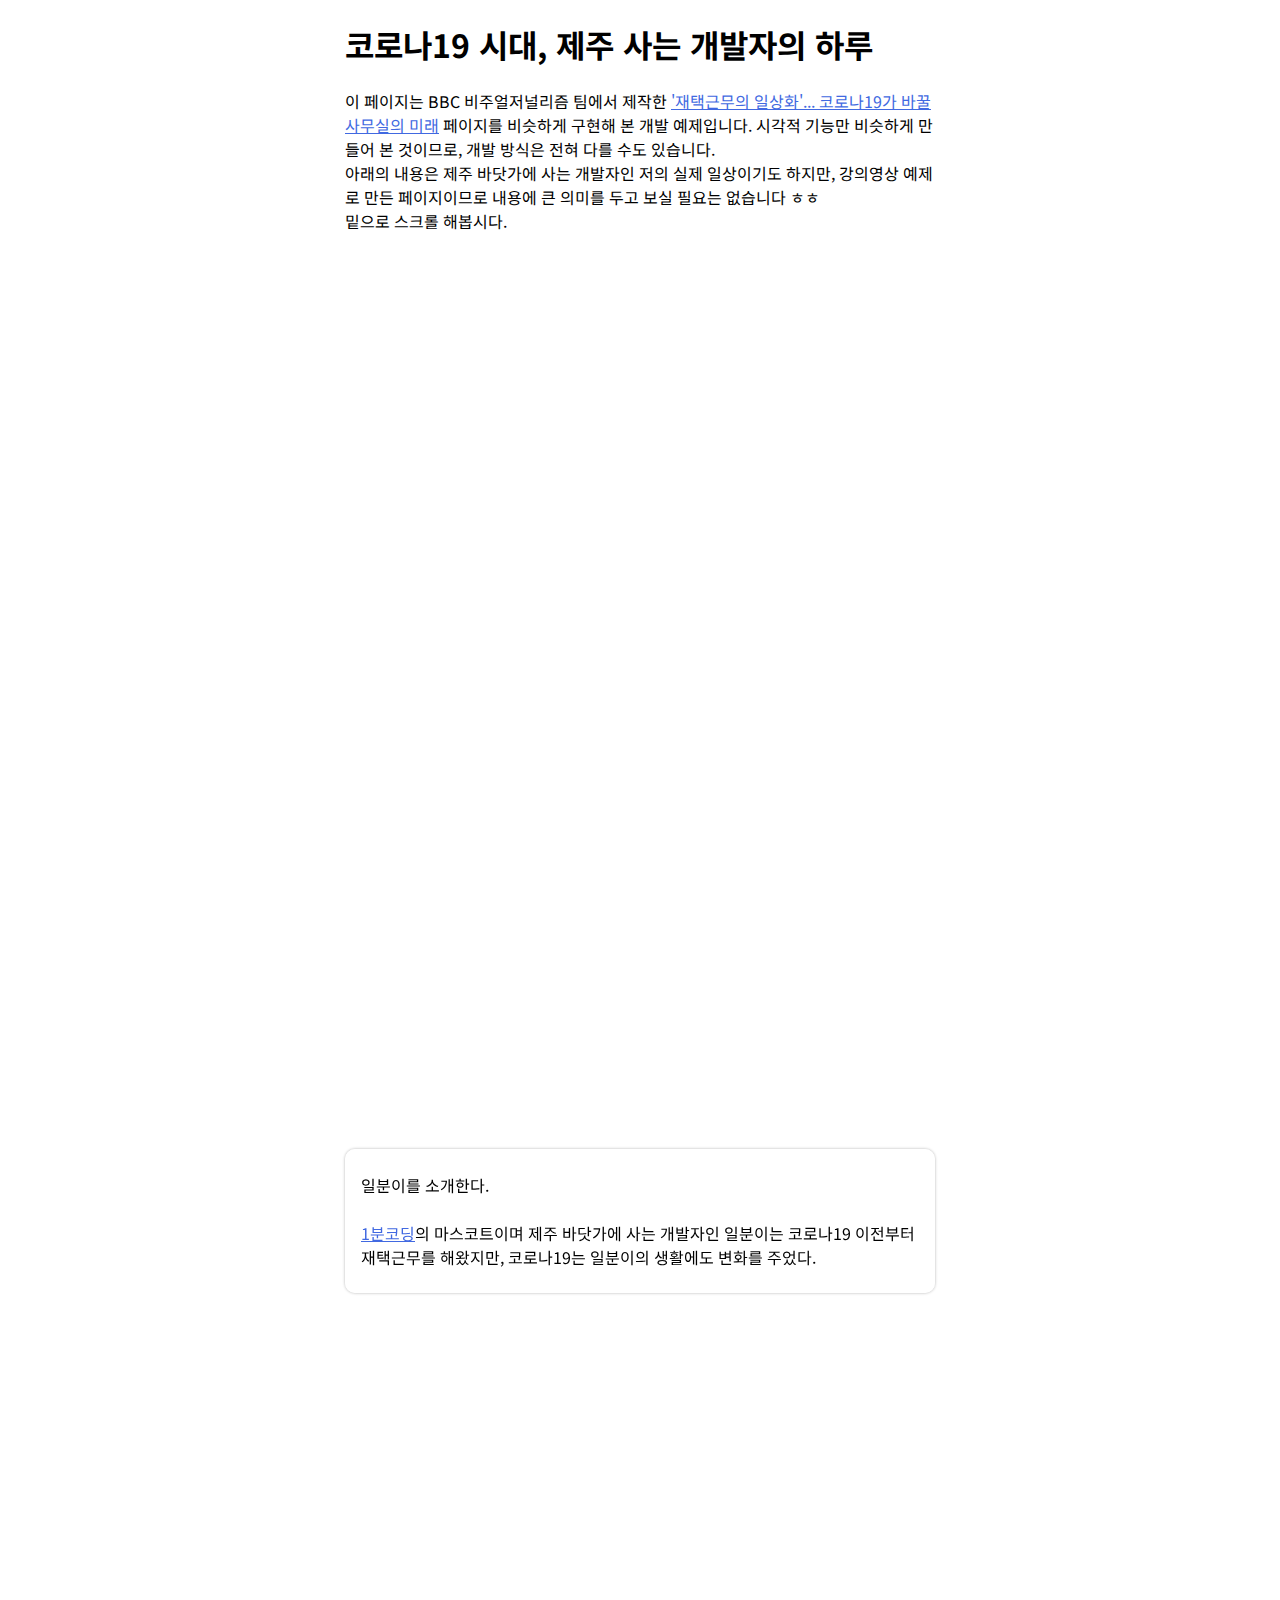
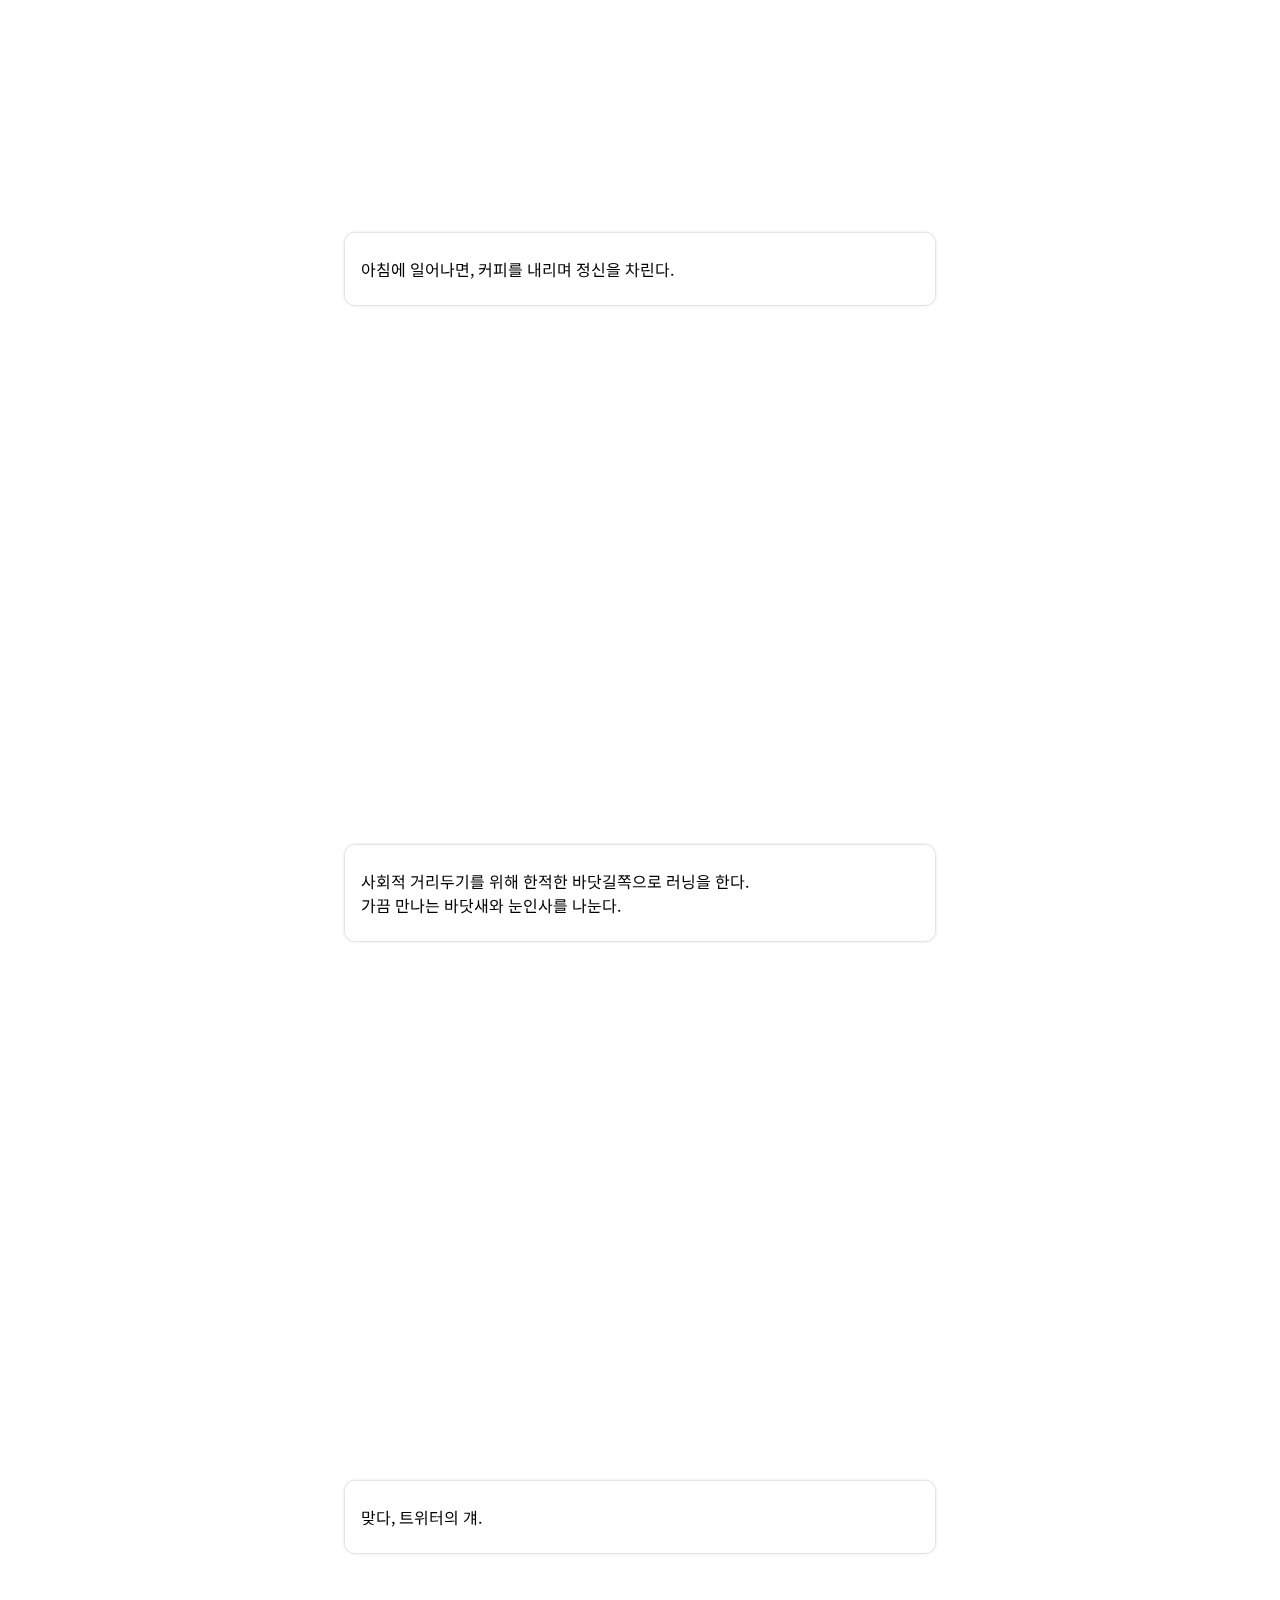
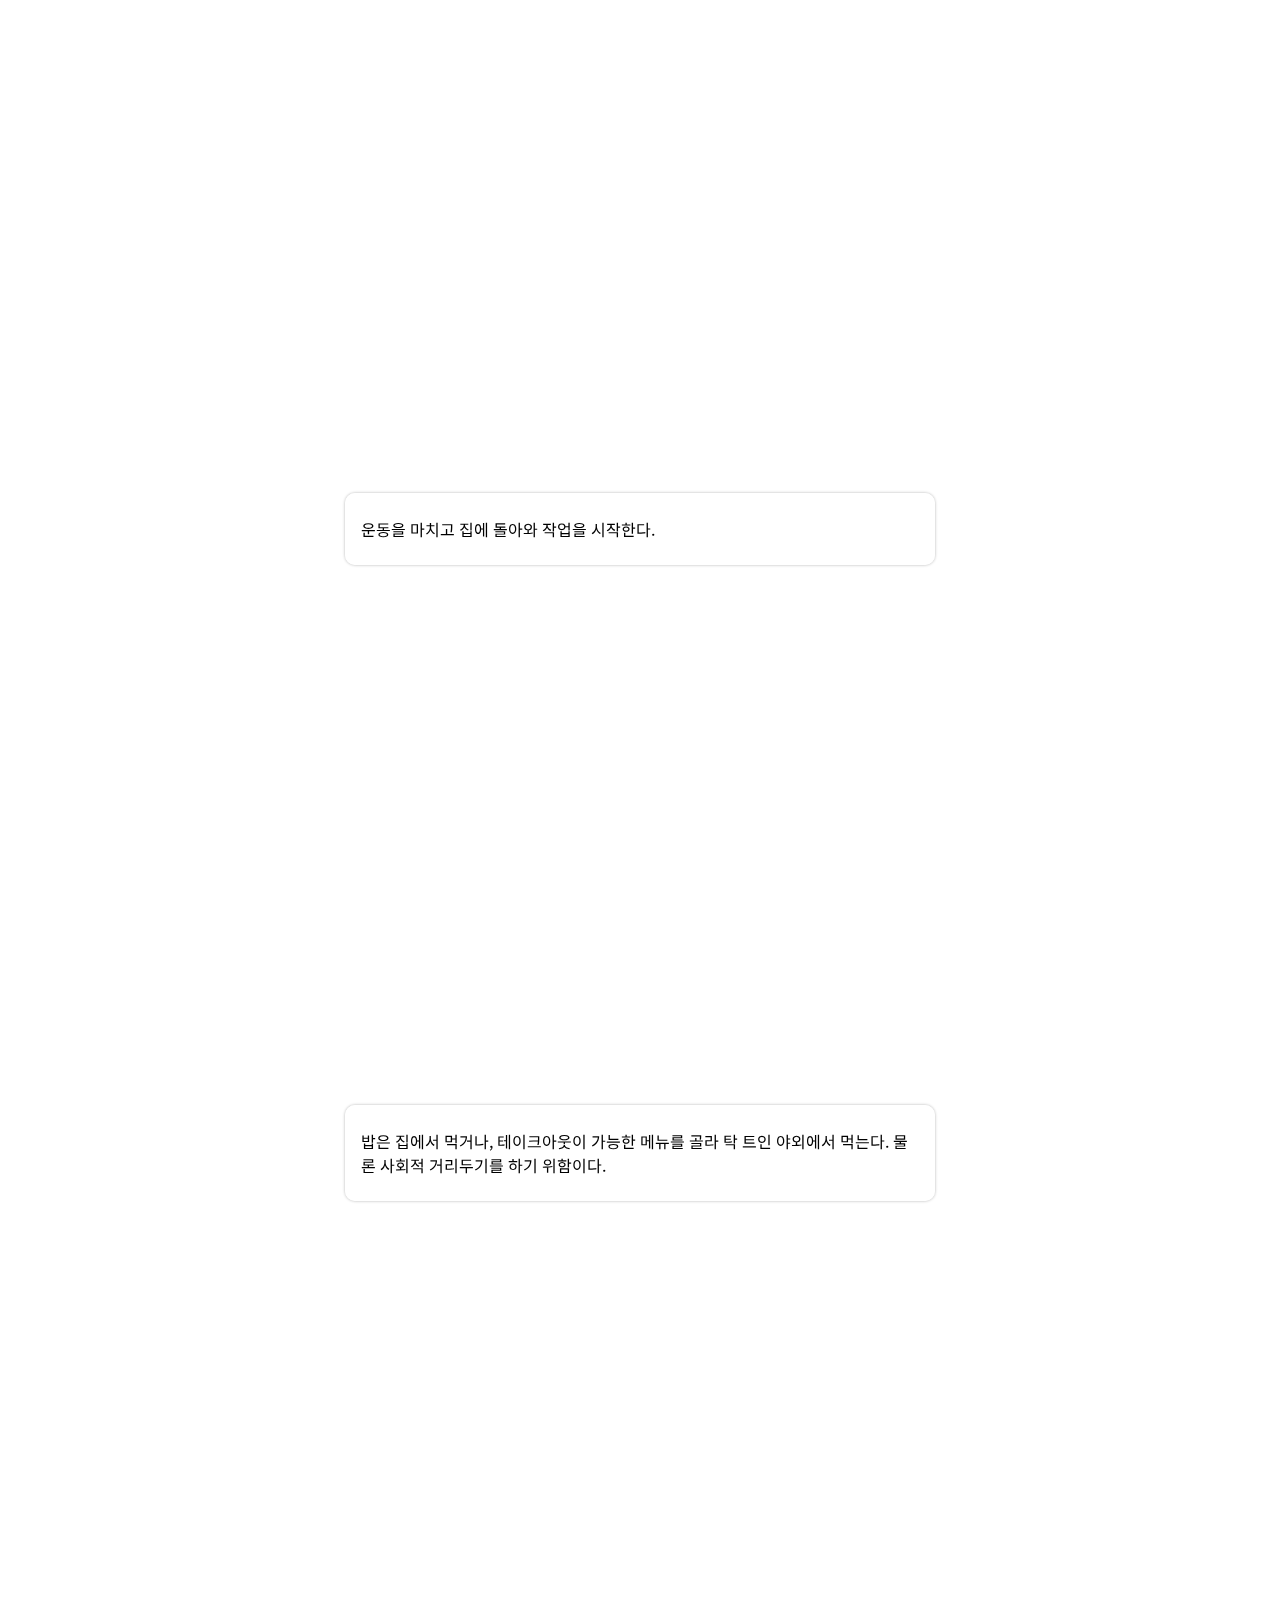
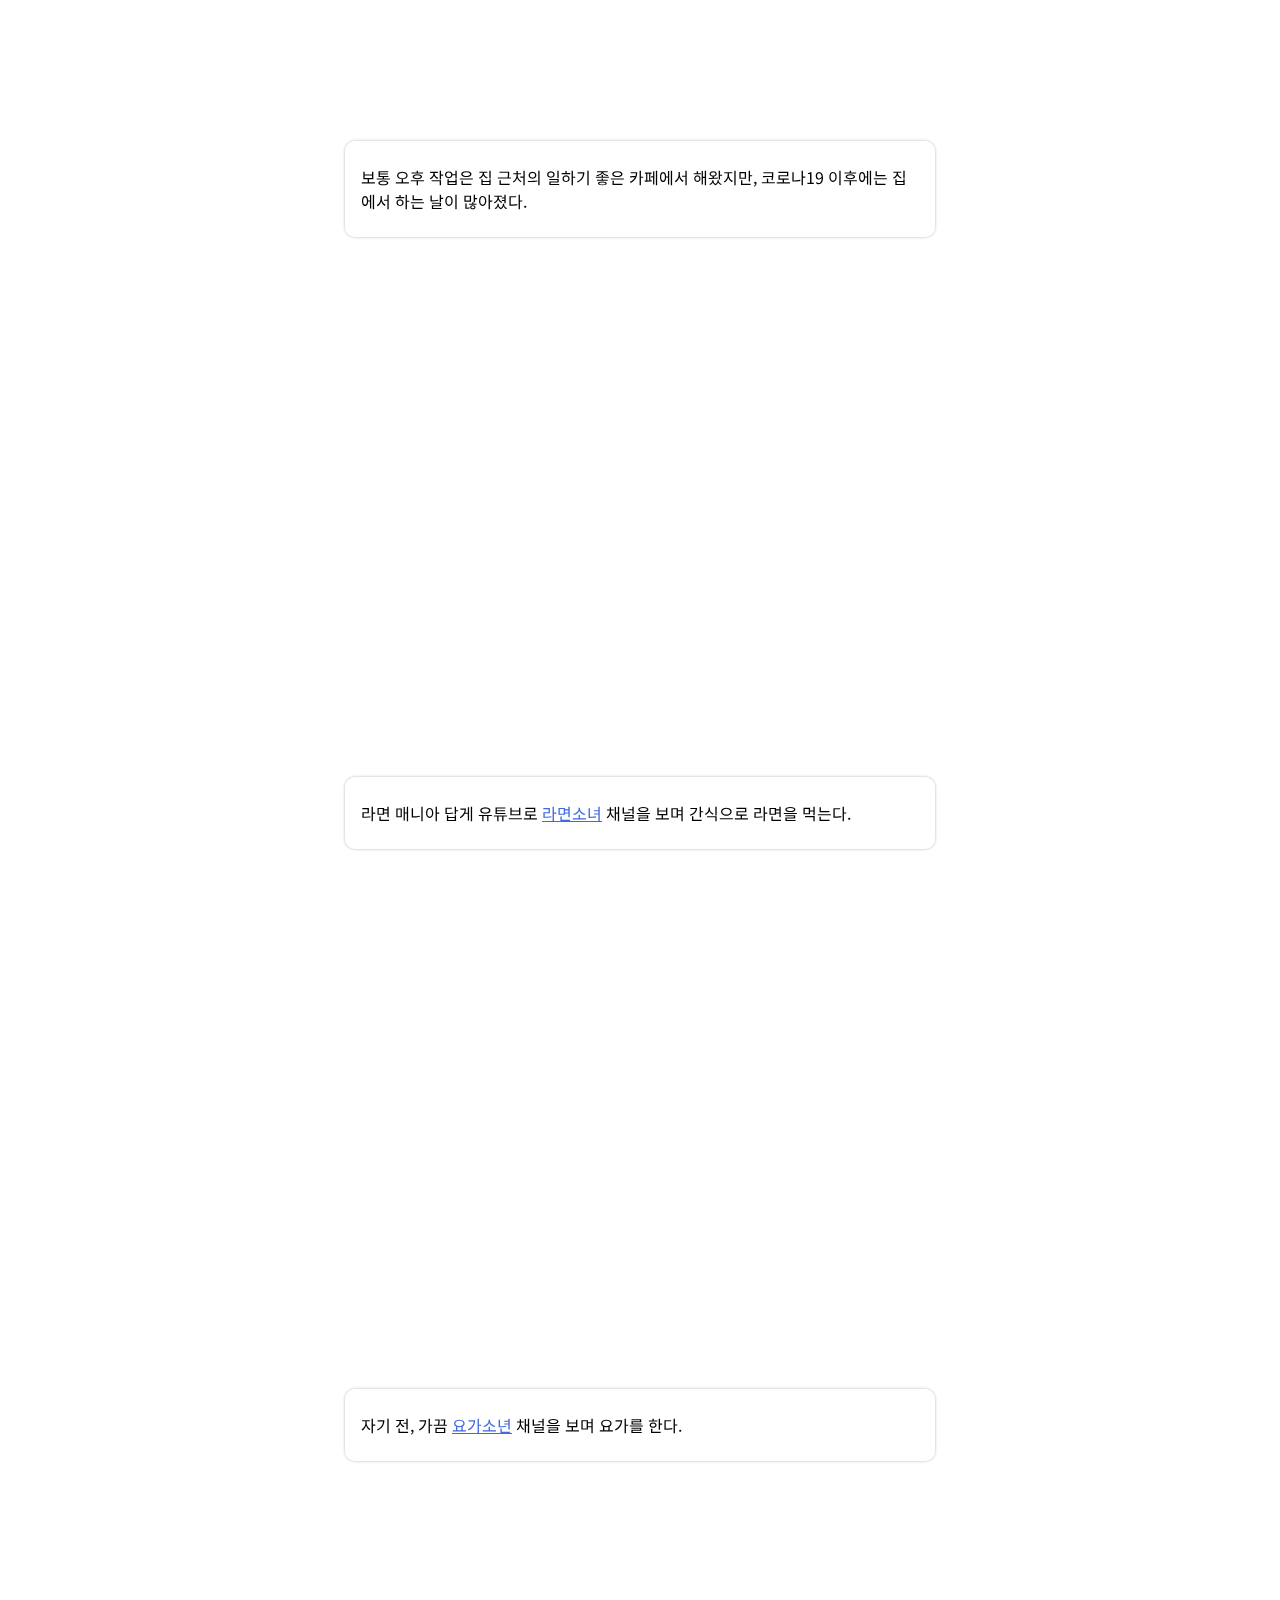
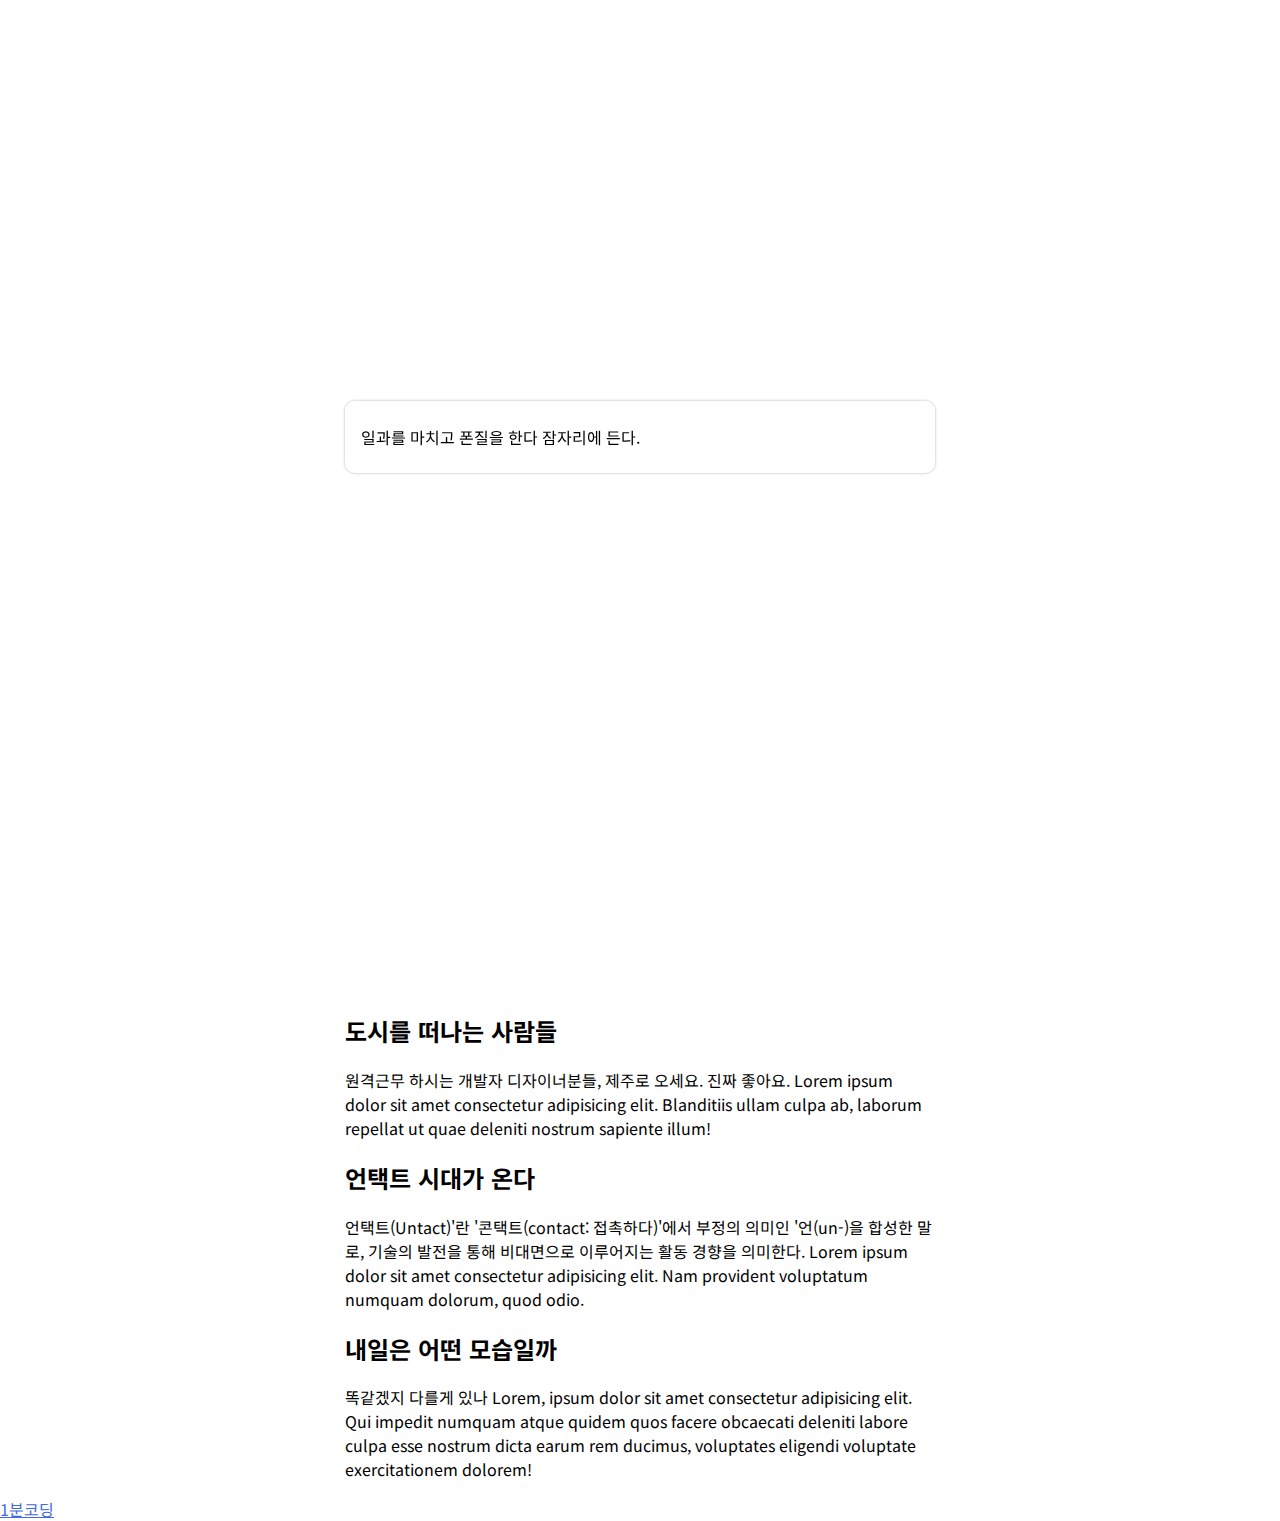
==== commit 93ea35c9: "again up" ====
--- a/Interaction/index.html
+++ b/Interaction/index.html
@@ -97,6 +97,7 @@
 		<h2>내일은 어떤 모습일까</h2>
 		<p>똑같겠지 다를게 있나 Lorem, ipsum dolor sit amet consectetur adipisicing elit. Qui impedit numquam atque quidem quos facere obcaecati deleniti labore culpa esse nostrum dicta earum rem ducimus, voluptates eligendi voluptate exercitationem dolorem!</p>
 	</section>
+	
 	<footer class="global-footer">
 		<a href="https://www.youtube.com/channel/UC_s1FC7s5YVwDImzv-WG93Q" target="blank">1분코딩</a>
 	</footer>
--- a/Interaction/style.css
+++ b/Interaction/style.css
@@ -1,4 +1,3 @@
-/* 기본값 초기화 */
 html {
 	font-family: 'Noto Sans KR', sans-serif;
 }
@@ -12,41 +11,46 @@
 	color: royalblue;
 }
 img {
-	max-width: 100%;/* 이미지는 반응형 되게 끔 % */
+	max-width: 100%;
 	height: auto;
 }
-/* //기본값 초기화 */
+
 .global-width {
-	max-width: 620px; /* 테스트 너비 설정 */
-	margin: 0 auto;   /* 중간 정렬 */
-	padding: 0 16px;  /* 1rem = 16px 최소 간격 */
+	max-width: 620px;
+	margin: 0 auto;
+	padding: 0 15px;
 }
-.scroll-graphic{ /* 이미지 전체 */
-	position: sticky;	/* 화면 위에 달라붙게 하기 */
+.scroll-graphic {
+	position: sticky;
 	top: 0;
-	height: 100%;
+	height: 100vh;
 }
-.graphic-item{ /* 각 이미지 */
-	position: absolute; /* 이미지 한 곳에 모으기 */
+.graphic-item {
+	display: flex;
+	align-items: center;
+	justify-content: center;
+	position: absolute;
 	left: 0;
 	top: 0;
-	display: flex; /* 가운데 정렬하기 위함 */
-	align-items: center;
-	justify-content: center;
-	width: 100%; /* 화면 꽉차게 */
-	/* height: 100%; */
+	width: 100%;
+	height: 100%;
+	opacity: 0;
+	transition: 0.5s;
 }
-.scene-img{/* 이미지 자체 설정 */
-	max-height: 100vh;/* 높이 조정 */
+.visible {
+	opacity: 1;
 }
-.scroll-text{ /* 말풍선 전체 */
-	position: relative; /* 맨 위로 올림 기본값 static일때, 아닐 경우 z-index값을 조절 */
+.scene-img {
+	max-height: 100vh;
+}
+.scroll-text {
+	position: relative;
 
 }
-.step { /* 각각의 말풍선  */
+.step{
+	margin-bottom: 60vh;
+	padding: 0.5rem 1rem;
+	border-radius: 10px;
 	background: rgba(255, 255, 255, 0.8);
 	box-shadow: rgba(0, 0, 0, 0.3) 0 0 3px;
-	padding: 0.5rem 1rem;
-	border-radius: 10px;
-	margin-bottom: 60vh;
 }